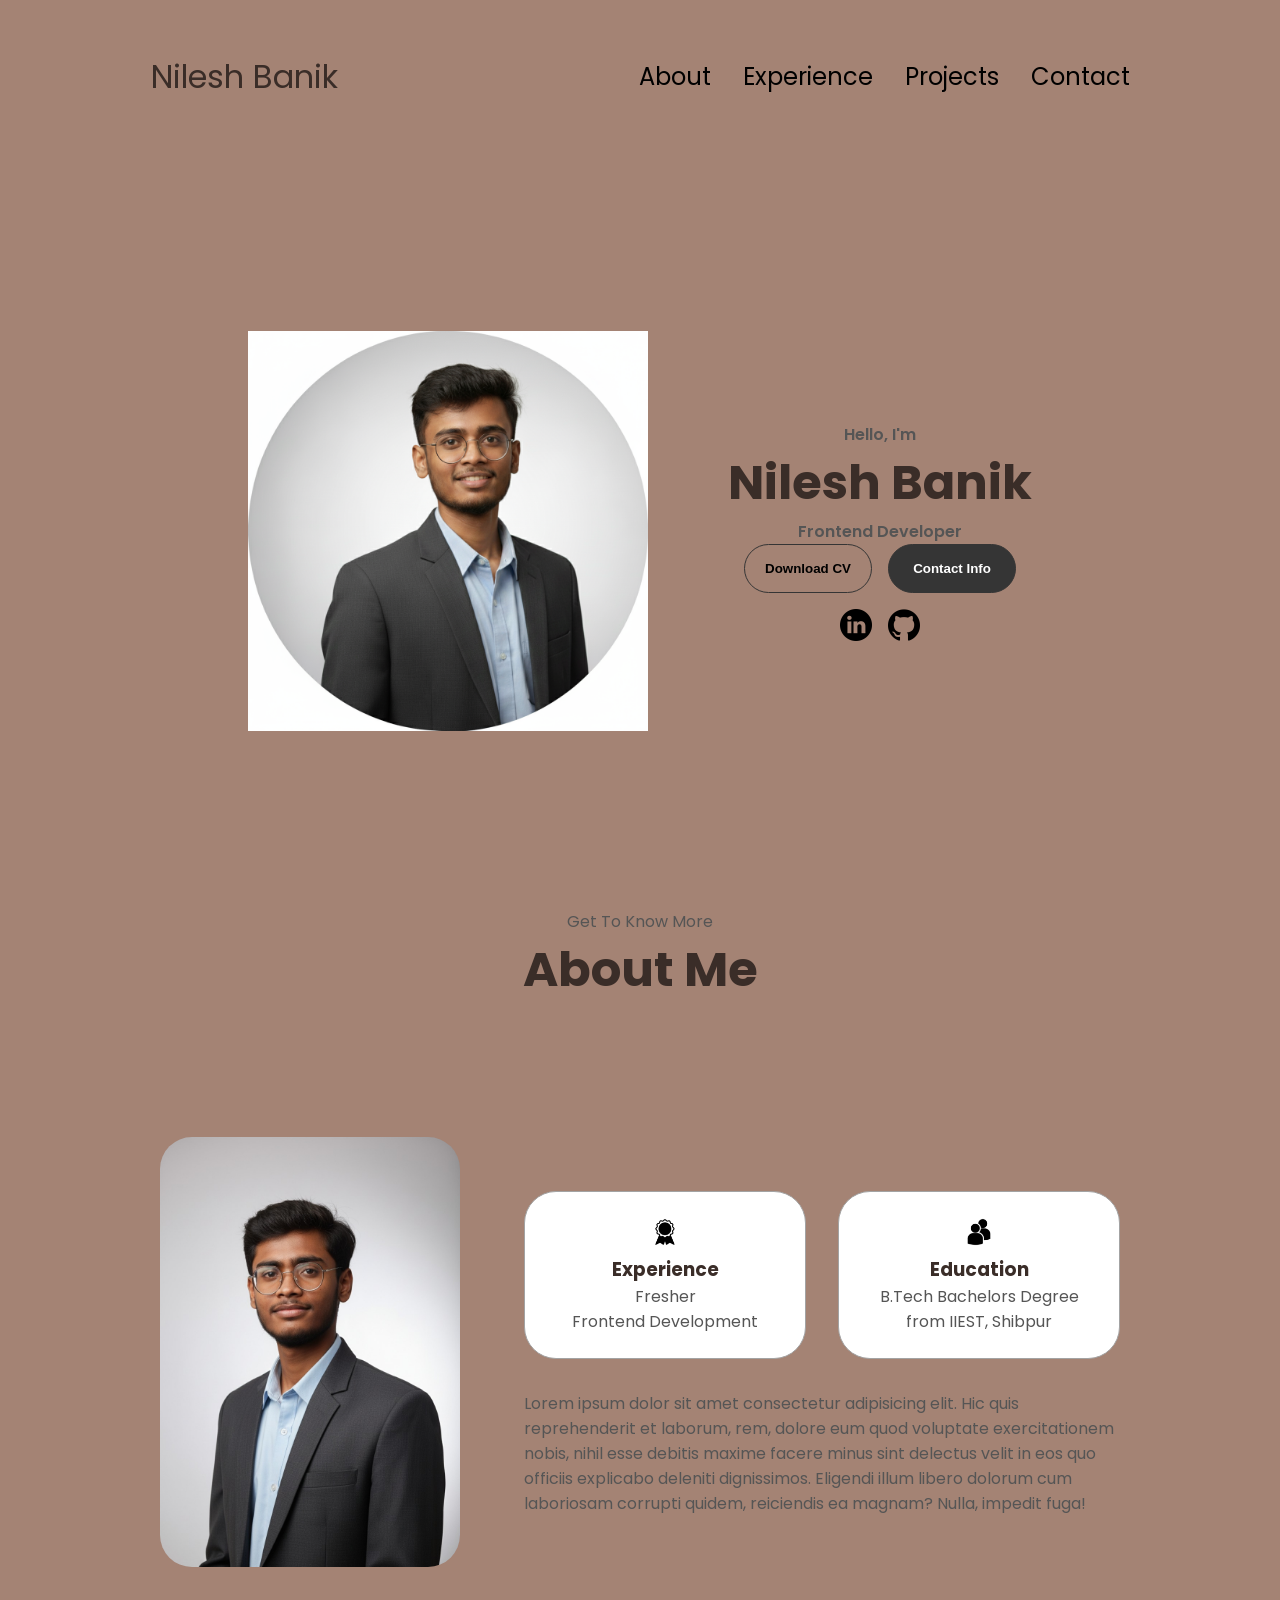
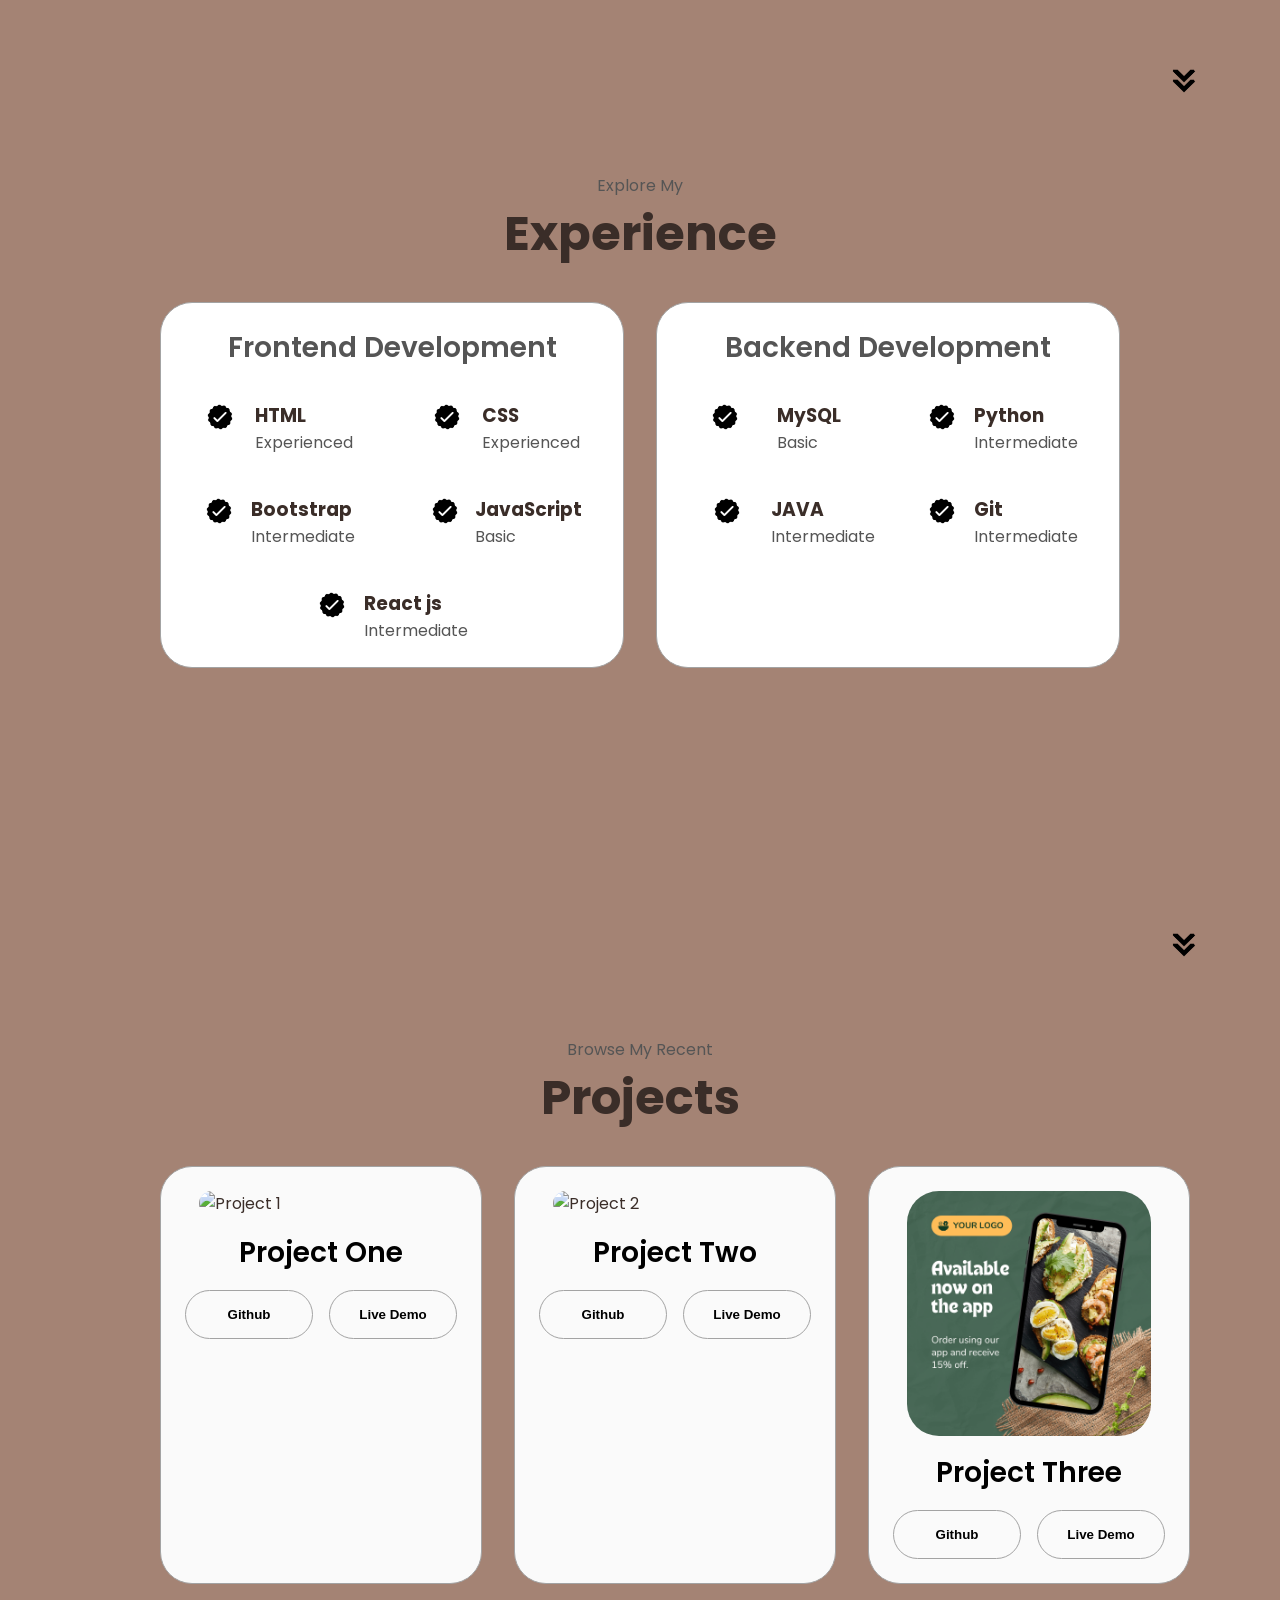
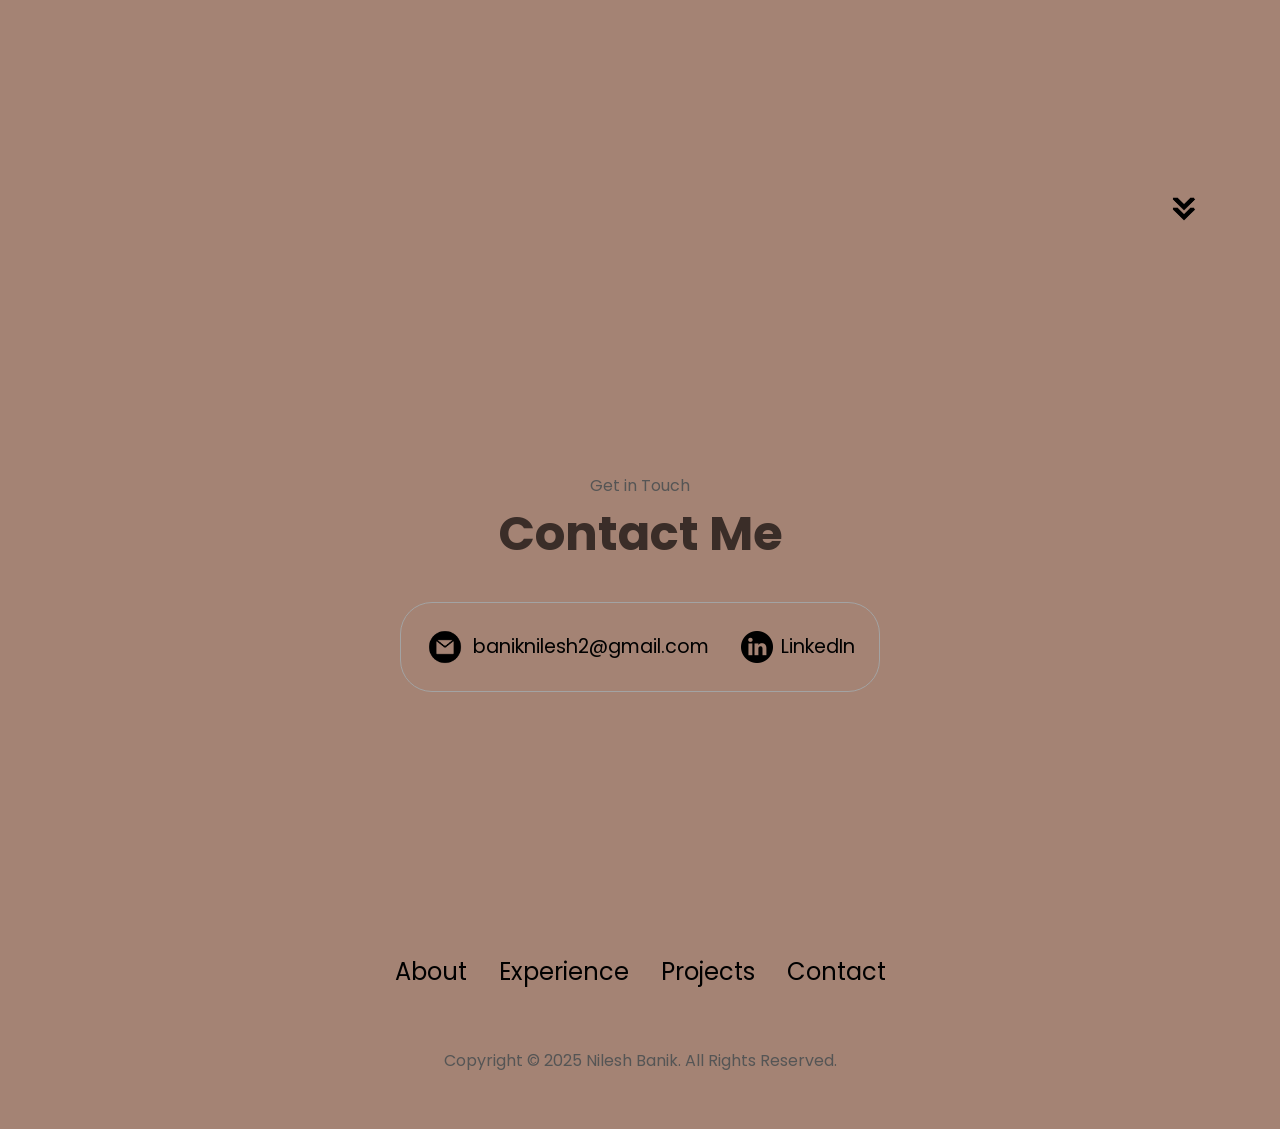
==== portfolio.html @ 4f5ab9bb "Add initial portfolio layout, styling, scripts, and assets" ====
<!DOCTYPE html>
<html lang="en">

<head>
    <meta charset="UTF-8">
    <meta name="viewport" content="width=device-width, initial-scale=1.0">
    <title>Portfolio Website</title>
    <link rel="stylesheet" href="style.css">
    <link rel="stylesheet" href="mediaqueries.css">
</head>

<body>
    <nav id="desktop-nav">
        <div class="logo">Nilesh Banik</div>
        <div>
            <ul class="nav-links">
                <li><a href="#about">About</a></li>
                <li><a href="#experience">Experience</a></li>
                <li><a href="#projects">Projects</a></li>
                <li><a href="#contact">Contact</a></li>
            </ul>
        </div>
    </nav>
    <nav id="mobile-nav">
        <div class="logo">Nilesh Banik</div>
        <div class="hamburger-menu">
            <div class="hamburger-icon" onclick="toggleMenu()">
                <span></span>
                <span></span>
                <span></span>
            </div>
            <div class="menu-links">
                <li><a href="#about" onclick="toggleMenu()">About</a></li>
                <li><a href="#experience" onclick="toggleMenu()">Experience</a></li>
                <li><a href="#projects" onclick="toggleMenu()">Projects</a></li>
                <li><a href="#contact" onclick="toggleMenu()">Contact</a></li>
            </div>
        </div>
    </nav>
    <section id="profile">
        <div class="sec_pic-container">
            <img src="./assets/profile-pic.png" alt="Profile Picture">
        </div>
        <div class="sec_text">
            <p class="sec_text_p1">Hello, I'm</p>
            <h1 class="title">Nilesh Banik</h1>
            <p class="sec_text_p2">Frontend Developer</p>
            <div class="btn-container">
                <button class="btn btn-color-2" onclick="window.open('./assets/resume-example.pdf')">Download
                    CV</button>
                <button class="btn btn-color-1" onclick="location.href='./#contact'">Contact Info</button>
            </div>
            <div id="socials-container">
                <img src="./assets/linkedin.png" alt="LinkedIn" class="icon"
                    onclick="location.href='https://www.linkedin.com/in/nilesh-banik-096183302/'">
                <img src="./assets/github.png" alt="GitHub" class="icon"
                    onclick="location.href='https://github.com/nilbanik'">
            </div>
        </div>
    </section>
    <section id="about">
        <p class="section__text__p1">Get To Know More</p>
        <h1 class="title">About Me</h1>
        <div class="section-container">
            <div class="section__pic-container">
                <img src="./assets/about-pic1.png" alt="Profile picture" class="about-pic" >
            </div>
            <div class="about-details-container">
                <div class="about-containers">
                    <div class="details-container">
                        <img src="./assets/experience.png" alt="Experience icon" class="icon" >
                        <h3>Experience</h3>
                        <p>Fresher<br>Frontend Development</p>
                    </div>
                    <div class="details-container">
                        <img src="./assets/education.png" alt="Education icon" class="icon">
                        <h3>Education</h3>
                        <p>B.Tech Bachelors Degree<br>from IIEST, Shibpur</p>
                    </div>
                </div>
                <div class="text-container">
                    <p>
                        Lorem ipsum dolor sit amet consectetur adipisicing elit. Hic quis
                        reprehenderit et laborum, rem, dolore eum quod voluptate
                        exercitationem nobis, nihil esse debitis maxime facere minus sint
                        delectus velit in eos quo officiis explicabo deleniti dignissimos.
                        Eligendi illum libero dolorum cum laboriosam corrupti quidem,
                        reiciendis ea magnam? Nulla, impedit fuga!
                    </p>
                </div>
            </div>
        </div>
        <img src="./assets/arrow.png" alt="Arrow icon" class="icon arrow" onclick="location.href='./#experience'" >
    </section>
    <section id="experience">
        <p class="section__text__p1">Explore My</p>
        <h1 class="title">Experience</h1>
        <div class="experience-details-container">
            <div class="about-containers">
                <div class="details-container">
                    <h2 class="experience-sub-title">Frontend Development</h2>
                    <div class="article-container">
                        <article>
                            <img src="./assets/checkmark.png" alt="Experience icon" class="icon">
                            <div>
                                <h3>HTML</h3>
                                <p>Experienced</p>
                            </div>
                        </article>
                        <article>
                            <img src="./assets/checkmark.png" alt="Experience icon" class="icon">
                            <div>
                                <h3>CSS</h3>
                                <p>Experienced</p>
                            </div>
                        </article>
                        <article>
                            <img src="./assets/checkmark.png" alt="Experience icon" class="icon">
                            <div>
                                <h3>Bootstrap</h3>
                                <p>Intermediate</p>
                            </div>
                        </article>
                        <article>
                            <img src="./assets/checkmark.png" alt="Experience icon" class="icon">
                            <div>
                                <h3>JavaScript</h3>
                                <p>Basic</p>
                            </div>
                        </article>
                        <article>
                            <img src="./assets/checkmark.png" alt="Experience icon" class="icon">
                            <div>
                                <h3>React js</h3>
                                <p>Intermediate</p>
                            </div>
                        </article>
                    </div>
                </div>
                <div class="details-container">
                    <h2 class="experience-sub-title">Backend Development</h2>
                    <div class="article-container">
                        <article>
                            <img src="./assets/checkmark.png" alt="Experience icon" class="icon">
                            <div>
                                <h3>MySQL</h3>
                                <p>Basic</p>
                            </div>
                        </article>
                        <article>
                            <img src="./assets/checkmark.png" alt="Experience icon" class="icon">
                            <div>
                                <h3>Python</h3>
                                <p>Intermediate</p>
                            </div>
                        </article>
                        <article>
                            &nbsp;&nbsp;<img src="./assets/checkmark.png" alt="Experience icon" class="icon">
                            &nbsp;&nbsp;&nbsp;<div>
                                <h3>JAVA</h3>
                                <p>Intermediate</p>
                            </div>
                        </article>
                        <article>
                            <img src="./assets/checkmark.png" alt="Experience icon" class="icon">
                            <div>
                                <h3>Git</h3>
                                <p>Intermediate</p>
                            </div>
                        </article>
                    </div>
                </div>
            </div>
        </div>
        <img src="./assets/arrow.png" alt="Arrow icon" class="icon arrow" onclick="location.href='./#projects'">
    </section>
    <section id="projects">
        <p class="section__text__p1">Browse My Recent</p>
        <h1 class="title">Projects</h1>
        <div class="experience-details-container">
            <div class="about-containers">
                <div class="details-container color-container">
                    <div class="article-container">
                        <img src="./assets/project-1.png" alt="Project 1" class="project-img" >
                    </div>
                    <h2 class="experience-sub-title project-title">Project One</h2>
                    <div class="btn-container">
                        <button class="btn btn-color-2 project-btn" onclick="location.href=''">
                            Github
                        </button>
                        <button class="btn btn-color-2 project-btn" onclick="location.href=''">
                            Live Demo
                        </button>
                    </div>
                </div>
                <div class="details-container color-container">
                    <div class="article-container">
                        <img src="./assets/project-2.png" alt="Project 2" class="project-img" >
                    </div>
                    <h2 class="experience-sub-title project-title">Project Two</h2>
                    <div class="btn-container">
                        <button class="btn btn-color-2 project-btn" onclick="location.href=''">
                            Github
                        </button>
                        <button class="btn btn-color-2 project-btn" onclick="location.href=''">
                            Live Demo
                        </button>
                    </div>
                </div>
                <div class="details-container color-container">
                    <div class="article-container">
                        <img src="./assets/project-3.png" alt="Project 3" class="project-img" >
                    </div>
                    <h2 class="experience-sub-title project-title">Project Three</h2>
                    <div class="btn-container">
                        <button class="btn btn-color-2 project-btn" onclick="location.href=''">
                            Github
                        </button>
                        <button class="btn btn-color-2 project-btn" onclick="location.href=''">
                            Live Demo
                        </button>
                    </div>
                </div>
            </div>
        </div>
        <img src="./assets/arrow.png" alt="Arrow icon" class="icon arrow" onclick="location.href='./#contact'" >
    </section>
    <section id="contact">
        <p class="section__text__p1">Get in Touch</p>
        <h1 class="title">Contact Me</h1>
        <div class="contact-info-upper-container">
            <div class="contact-info-container">
                <img src="./assets/email.png" alt="Email icon" class="icon contact-icon email-icon" >
                <p><a href="mailto:baniknilesh2@gmail.com">baniknilesh2@gmail.com</a></p>
            </div>
            <div class="contact-info-container">
                <img src="./assets/linkedin.png" alt="LinkedIn icon" class="icon contact-icon" >
                <p><a href="https://www.linkedin.com/in/nilesh-banik-096183302/">LinkedIn</a></p>
            </div>
        </div>
    </section>
    <footer>
        <nav>
            <div class="nav-links-container">
                <ul class="nav-links">
                    <li><a href="#about">About</a></li>
                    <li><a href="#experience">Experience</a></li>
                    <li><a href="#projects">Projects</a></li>
                    <li><a href="#contact">Contact</a></li>
                </ul>
            </div>
        </nav>
        <p>Copyright &#169; 2025 Nilesh Banik. All Rights Reserved.</p>
    </footer>
    <script src="script.js"></script>
</body>

</html>
---- style.css ----
/* General Styles */

@import url('https://fonts.googleapis.com/css2?family=Poppins:wght@300;400;500;600&display=swap');

* {
    margin: 0;
    padding: 0;
}

body {
    font-family: "Poppins", sans-serif;
    color: #3A2D28;
    background-color: #a48374;
}

html {
    scroll-behavior: smooth;
}

p {
    color: rgb(85, 85, 85);
}

/* Transitions */

a,
.btn {
    transition: all 0.3s ease;
}

/* desktop_navbar */

nav,
.nav-links {
    display: flex;
}

nav {
    justify-content: space-around;
    align-items: center;
    height: 17vh;
}

/* 1 rem=16px; */
.nav-links {
    gap: 2rem;
    list-style: none;
    font-size: 1.5rem;
}

a {
    text-decoration: none;
    color: black;
    text-decoration-color: white;
}

a:hover {
    color: grey;
    text-decoration: underline;
    text-underline-offset: 10px;
    text-decoration-thickness: 2px;
    text-decoration-color: rgb(181, 181, 181);
}

.logo {
    font-size: 2rem;
}

.logo:hover {
    cursor: default;
}

/* mobile_navbar */

#mobile-nav {
    display: none;
}

.hamburger-menu {
    position: relative;
    display: inline-block;
}

.hamburger-icon {
    display: flex;
    flex-direction: column;
    justify-content: space-between;
    height: 25px;
    width: 30px;
    cursor: pointer;
}

.hamburger-icon span {
    width: 100%;
    height: 2px;
    background-color: black;
    transition: all 0.3s ease-in-out;
}

.menu-links {
    position: absolute;
    top: 100%;
    right: 0%;
    background-color: white;
    width: fit-content;
    max-height: 0;
    overflow: hidden;
    transition: all 0.3s ease-in-out;
}

.menu-links a {
    display: block;
    padding: 12px 16px;
    text-align: center;
    font-size: 1.5rem;
    color: black;
    text-decoration: none;
    transition: all 0.3s ease-in-out;
}

.menu-links li {
    list-style: none;
}

.menu-links.open {
    max-height: 300px;
    /* Adjust based on number of links */
}

.hamburger-icon.open span:first-child {
    transform: rotate(45deg) translate(10px, 5px);
}

.hamburger-icon.open span:nth-child(2) {
    opacity: 0;
}

.hamburger-icon.open span:last-child {
    transform: rotate(-45deg) translate(11px, -6px);
}

.hamburger-icon span:first-child {
    transform: none;
}

.hamburger-icon span:first-child {
    opacity: 1;
}

.hamburger-icon span:first-child {
    transform: none;
}

/* SECTIONS */

section {
    padding-top: 4vh;
    height: 96vh;
    margin: 0 10rem;
    box-sizing: border-box;
    min-height: fit-content;
}

.section-container {
    display: flex;
}

/* PROFILE SECTION */

#profile {
    display: flex;
    justify-content: center;
    gap: 5rem;
    height: 80vh;
}

.sec_pic-container {
    display: flex;
    height: 400px;
    width: 400px;
    margin: auto 0;
}

.sec_text {
    align-self: center;
    text-align: center;
}

.sec_text p {
    font-weight: 600;
}

.section__text__p1 {
    text-align: center;
}

.section__text__p2 {
    font-size: 1.75rem;
    margin-bottom: 1rem;
}

.title {
    font-size: 3rem;
    text-align: center;
}

#socials-container {
    display: flex;
    justify-content: center;
    margin-top: 1rem;
    gap: 1rem;
}

/* ICONS */

.icon {
    cursor: pointer;
    height: 2rem;
}

/* BUTTONS */

.btn-container {
    display: flex;
    justify-content: center;
    gap: 1rem;
}

.btn {
    font-weight: 600;
    transition: all 300ms ease;
    padding: 1rem;
    width: 8rem;
    border-radius: 2rem;
}

.btn-color-1,
.btn-color-2 {
    border: rgb(53, 53, 53) 0.1rem solid;
}

.btn-color-1:hover,
.btn-color-2:hover {
    cursor: pointer;
}

.btn-color-1,
.btn-color-2:hover {
    background: rgb(53, 53, 53);
    color: white;
}

.btn-color-1:hover {
    background: rgb(0, 0, 0);
}

.btn-color-2 {
    background: none;
}

.btn-color-2:hover {
    border: rgb(255, 255, 255) 0.1rem solid;
}

.btn-container {
    gap: 1rem;
}

/* ABOUT SECTION */

#about {
    position: relative;
}

.about-containers {
    gap: 2rem;
    margin-bottom: 2rem;
    margin-top: 2rem;
}

.about-details-container {
    justify-content: center;
    flex-direction: column;
}

.about-containers,
.about-details-container {
    display: flex;
}

.about-pic {
    border-radius: 2rem;
    height: 430px;
    width: 300px;
}

.arrow {
    position: absolute;
    right: -5rem;
    bottom: 2.5rem;
}

.details-container {
    padding: 1.5rem;
    flex: 1;
    background: white;
    border-radius: 2rem;
    border: rgb(53, 53, 53) 0.1rem solid;
    border-color: rgb(163, 163, 163);
    text-align: center;
}

.section-container {
    gap: 4rem;
    height: 80%;
}

.section__pic-container {
    height: 400px;
    width: 400px;
    margin: auto 0;
}

/* EXPERIENCE SECTION */

#experience {
    position: relative;
}

.experience-sub-title {
    color: rgb(85, 85, 85);
    font-weight: 600;
    font-size: 1.75rem;
    margin-bottom: 2rem;
}

.experience-details-container {
    display: flex;
    justify-content: center;
    flex-direction: column;
}

.article-container {
    display: flex;
    text-align: initial;
    flex-wrap: wrap;
    flex-direction: row;
    gap: 2.5rem;
    justify-content: space-around;
}

article {
    display: flex;
    width: 10rem;
    justify-content: space-around;
    gap: 0.5rem;
}

article .icon {
    cursor: default;
}

/* PROJECTS SECTION */

#projects {
    position: relative;
}

.color-container {
    border-color: rgb(163, 163, 163);
    background: rgb(250, 250, 250);
}

.project-img {
    border-radius: 2rem;
    width: 90%;
    height: 90%;
}

.project-title {
    margin: 1rem;
    color: black;
}

.project-btn {
    color: black;
    border-color: rgb(163, 163, 163);
}

/* CONTACT */

#contact {
    display: flex;
    justify-content: center;
    flex-direction: column;
    height: 70vh;
}

.contact-info-upper-container {
    display: flex;
    justify-content: center;
    border-radius: 2rem;
    border: rgb(53, 53, 53) 0.1rem solid;
    border-color: rgb(163, 163, 163);
    background: (250, 250, 250);
    margin: 2rem auto;
    padding: 0.5rem;
}

.contact-info-container {
    display: flex;
    align-items: center;
    justify-content: center;
    gap: 0.5rem;
    margin: 1rem;
}

.contact-info-container p {
    font-size: larger;
}

.contact-icon {
    cursor: default;
}

.email-icon {
    height: 2.5rem;
}

/* FOOTER SECTION */

footer {
    height: 26vh;
    margin: 0 1rem;
}

footer p {
    text-align: center;
}
---- mediaqueries.css ----
@media screen and (max-width: 1200px) {
    #desktop-nav{
        display: none;
    }
    #mobile-nav{
        display: flex;
    }
}
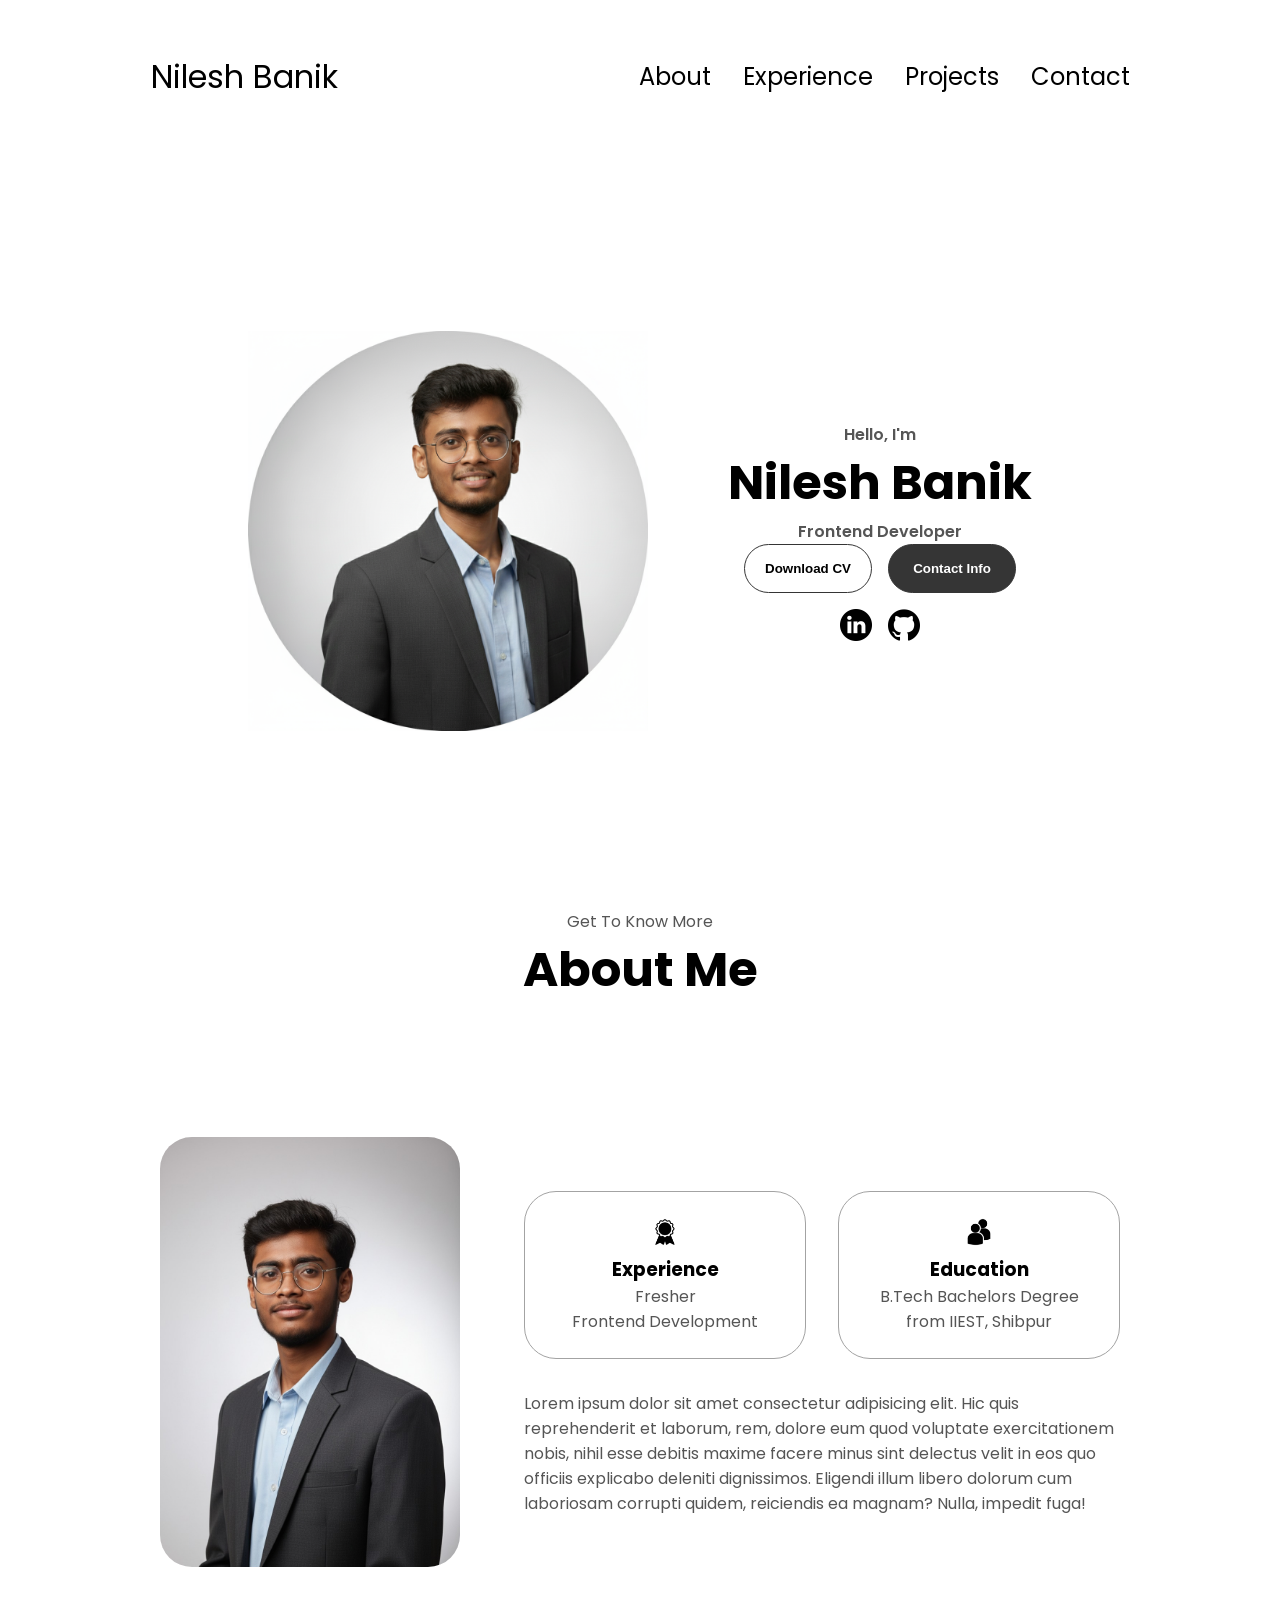
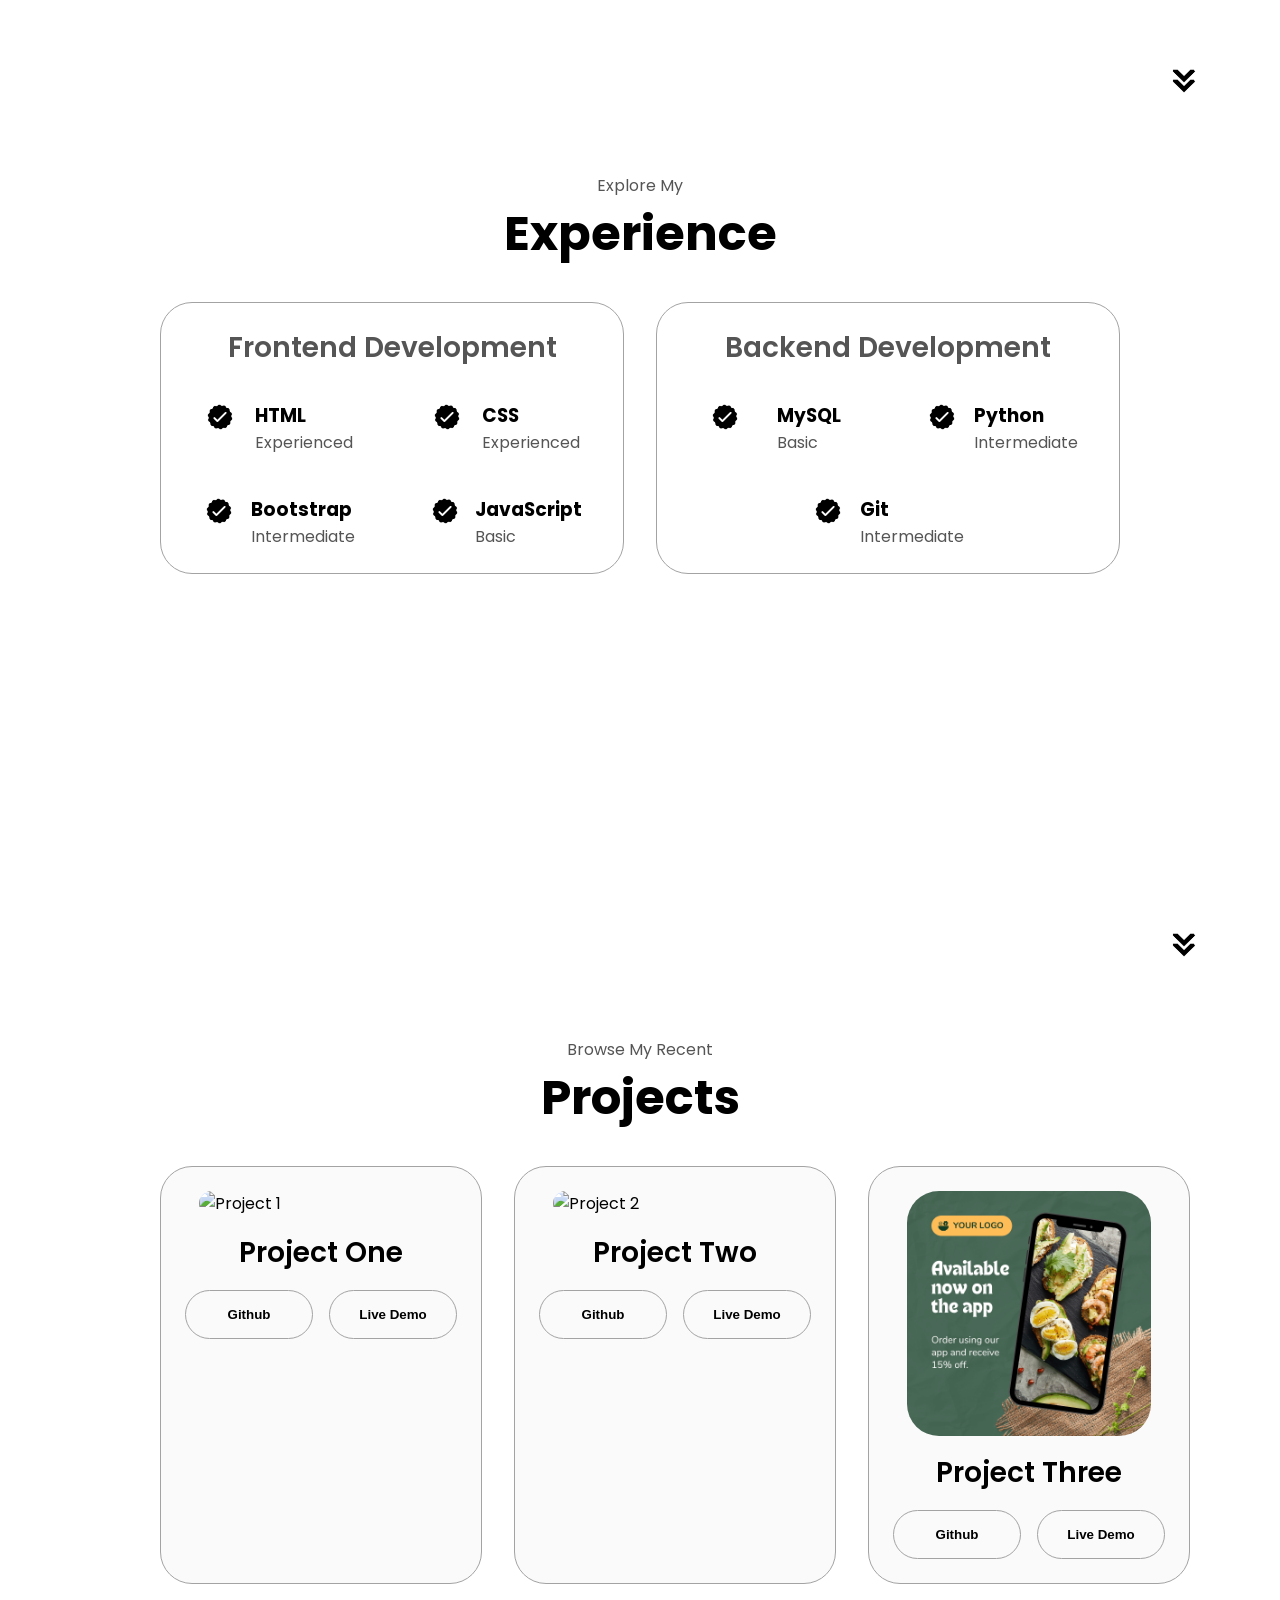
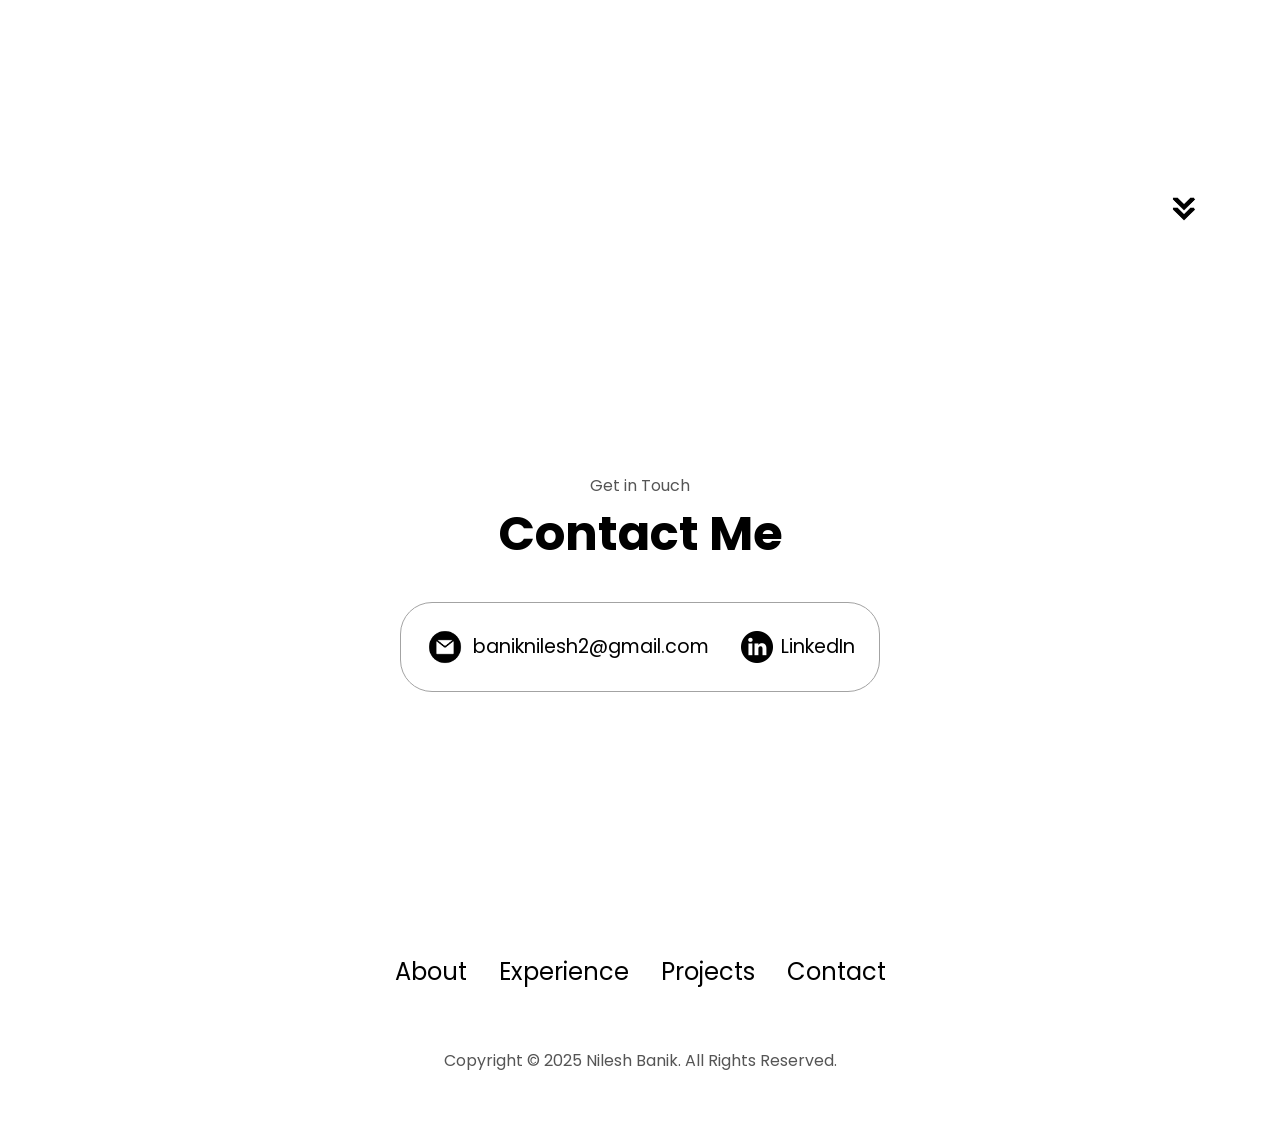
==== commit 4a0c491e: "Update portfolio HTML structure and CSS styles" ====
--- a/portfolio.html
+++ b/portfolio.html
@@ -128,13 +128,6 @@
                                 <p>Basic</p>
                             </div>
                         </article>
-                        <article>
-                            <img src="./assets/checkmark.png" alt="Experience icon" class="icon">
-                            <div>
-                                <h3>React js</h3>
-                                <p>Intermediate</p>
-                            </div>
-                        </article>
                     </div>
                 </div>
                 <div class="details-container">
@@ -151,13 +144,6 @@
                             <img src="./assets/checkmark.png" alt="Experience icon" class="icon">
                             <div>
                                 <h3>Python</h3>
-                                <p>Intermediate</p>
-                            </div>
-                        </article>
-                        <article>
-                            &nbsp;&nbsp;<img src="./assets/checkmark.png" alt="Experience icon" class="icon">
-                            &nbsp;&nbsp;&nbsp;<div>
-                                <h3>JAVA</h3>
                                 <p>Intermediate</p>
                             </div>
                         </article>
--- a/style.css
+++ b/style.css
@@ -9,8 +9,6 @@
 
 body {
     font-family: "Poppins", sans-serif;
-    color: #3A2D28;
-    background-color: #a48374;
 }
 
 html {
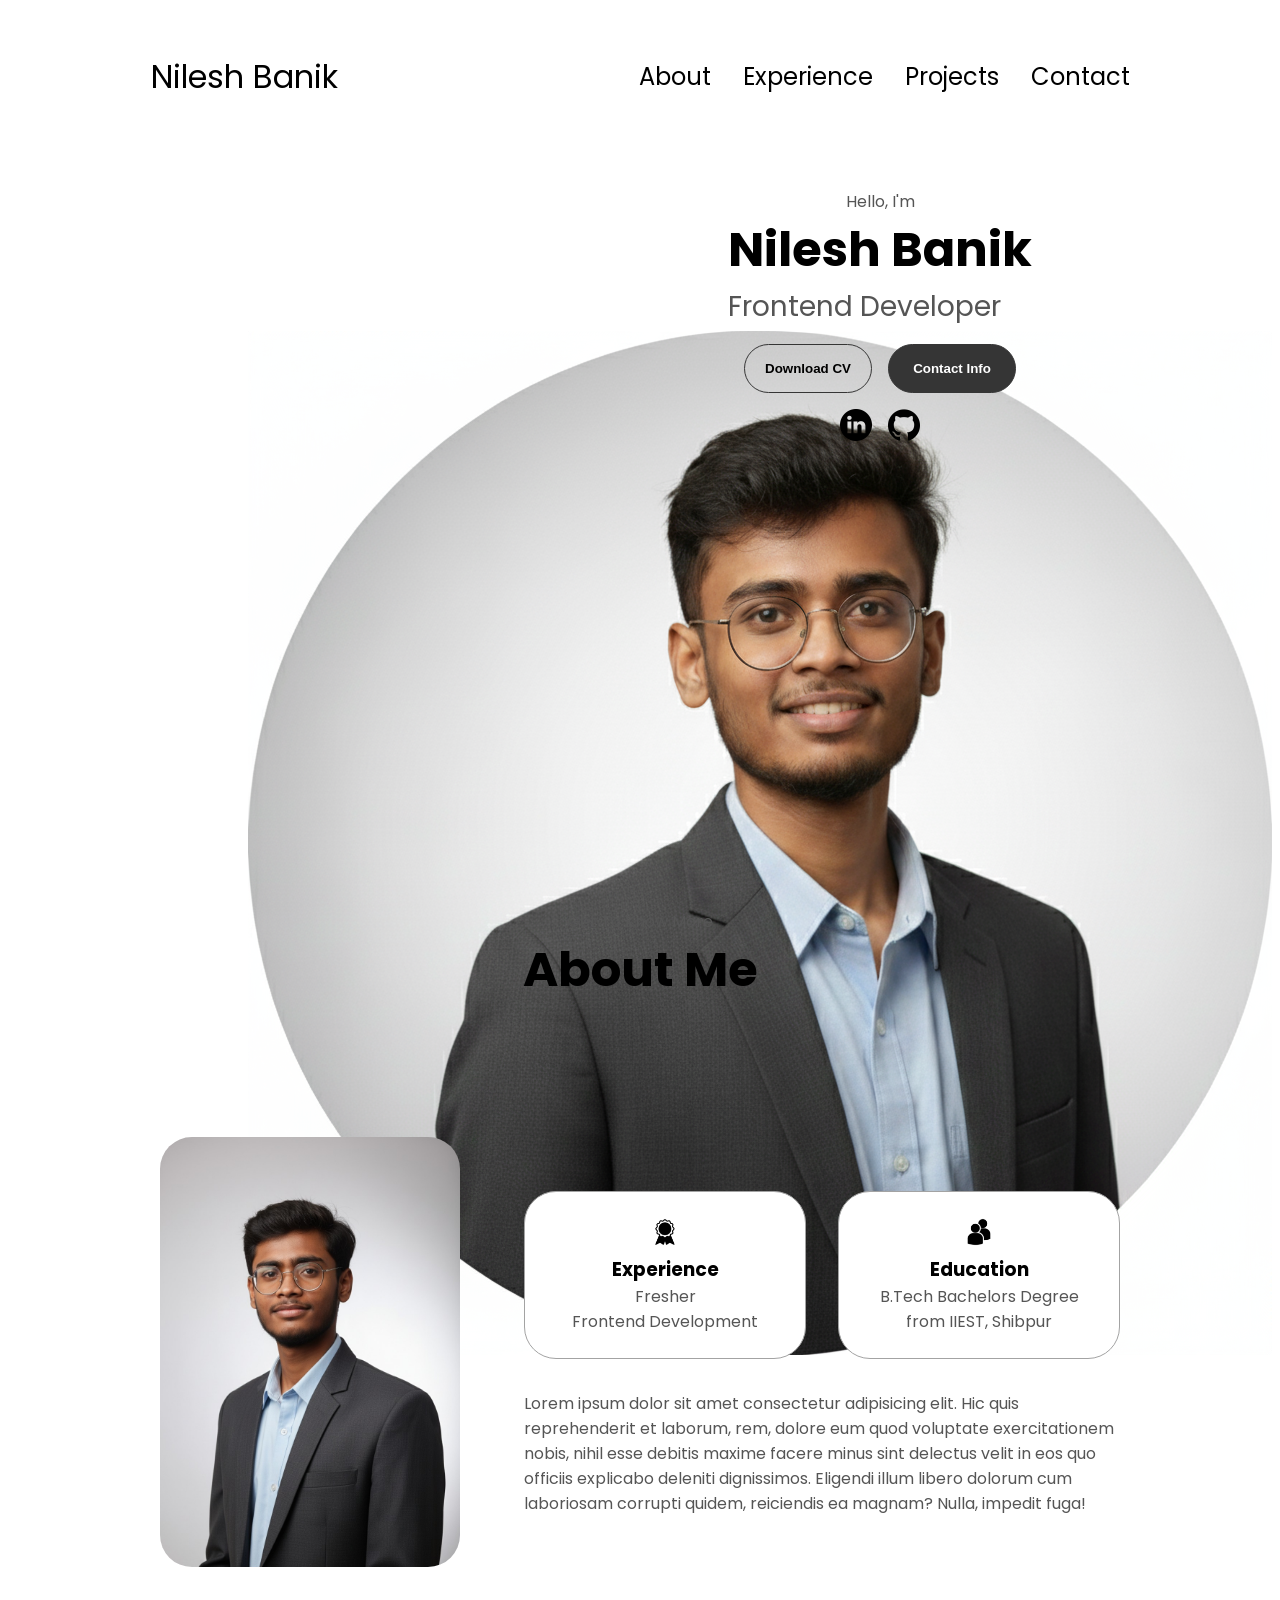
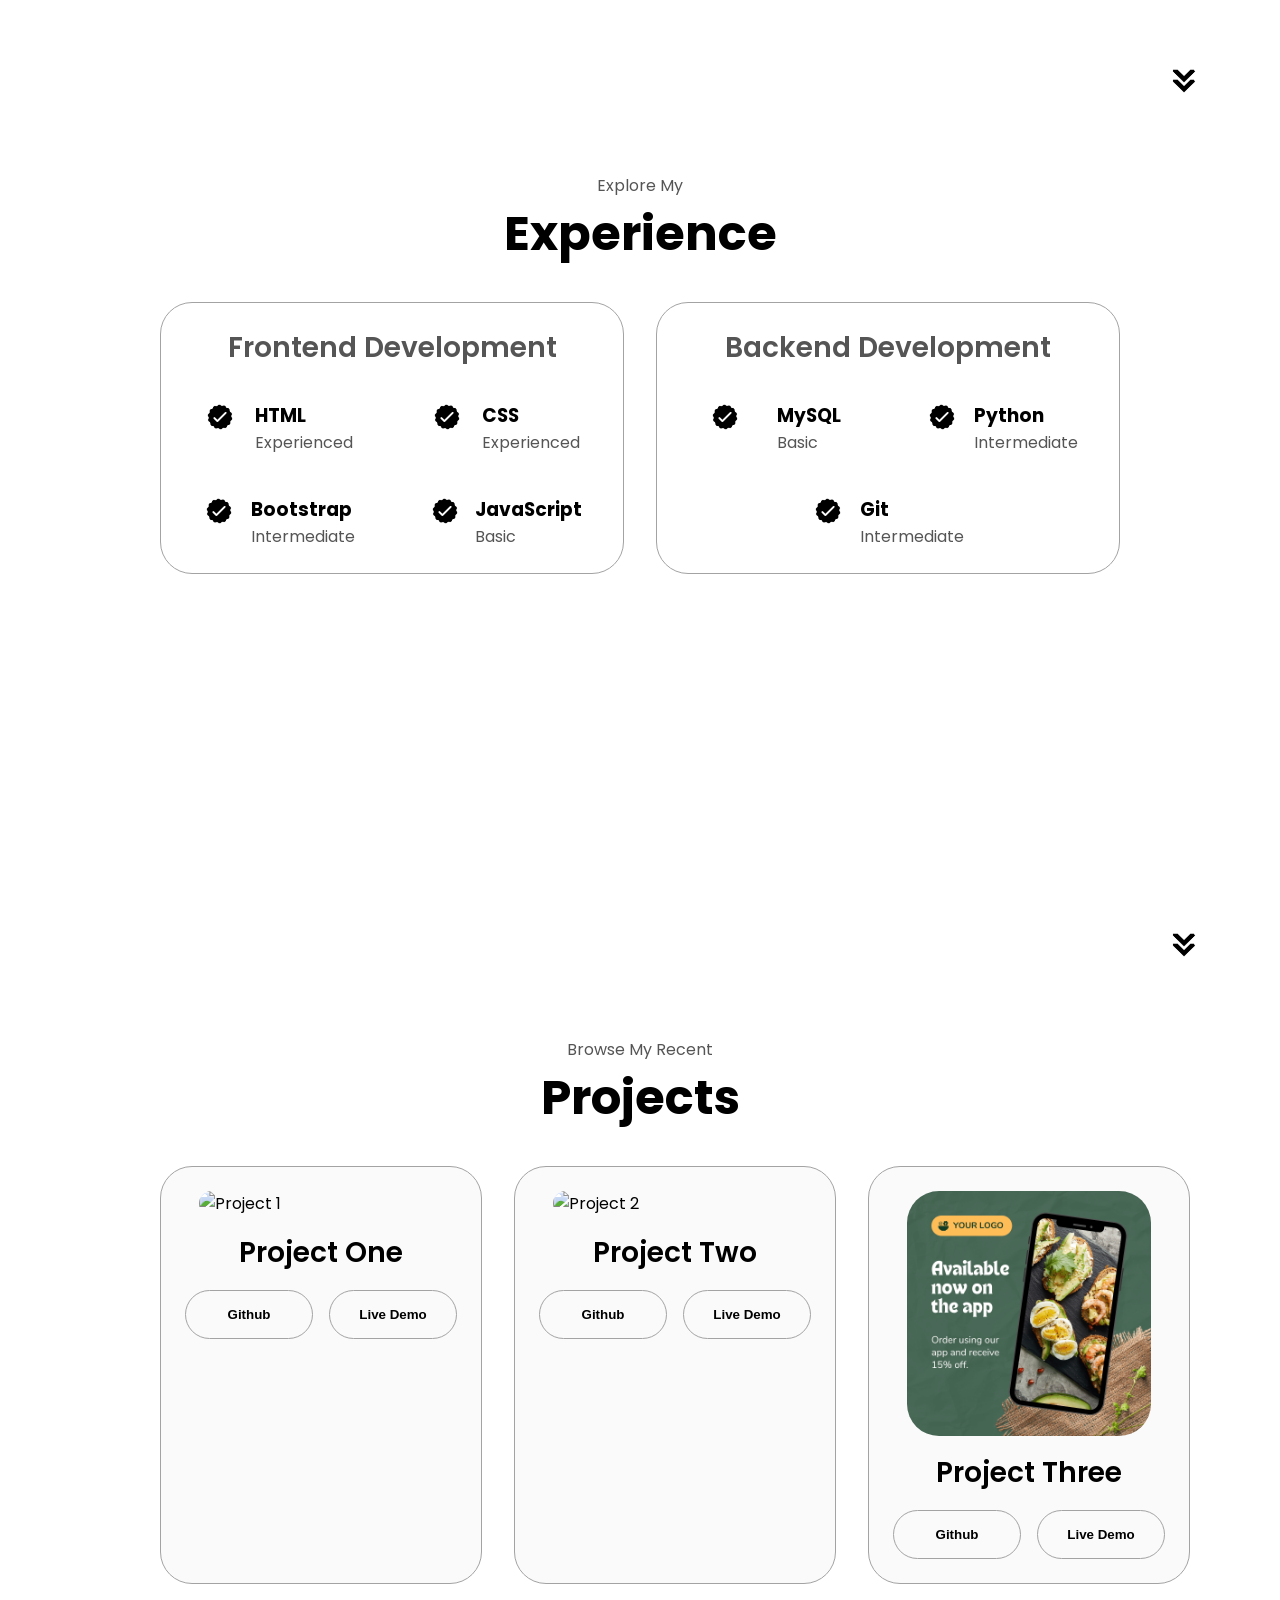
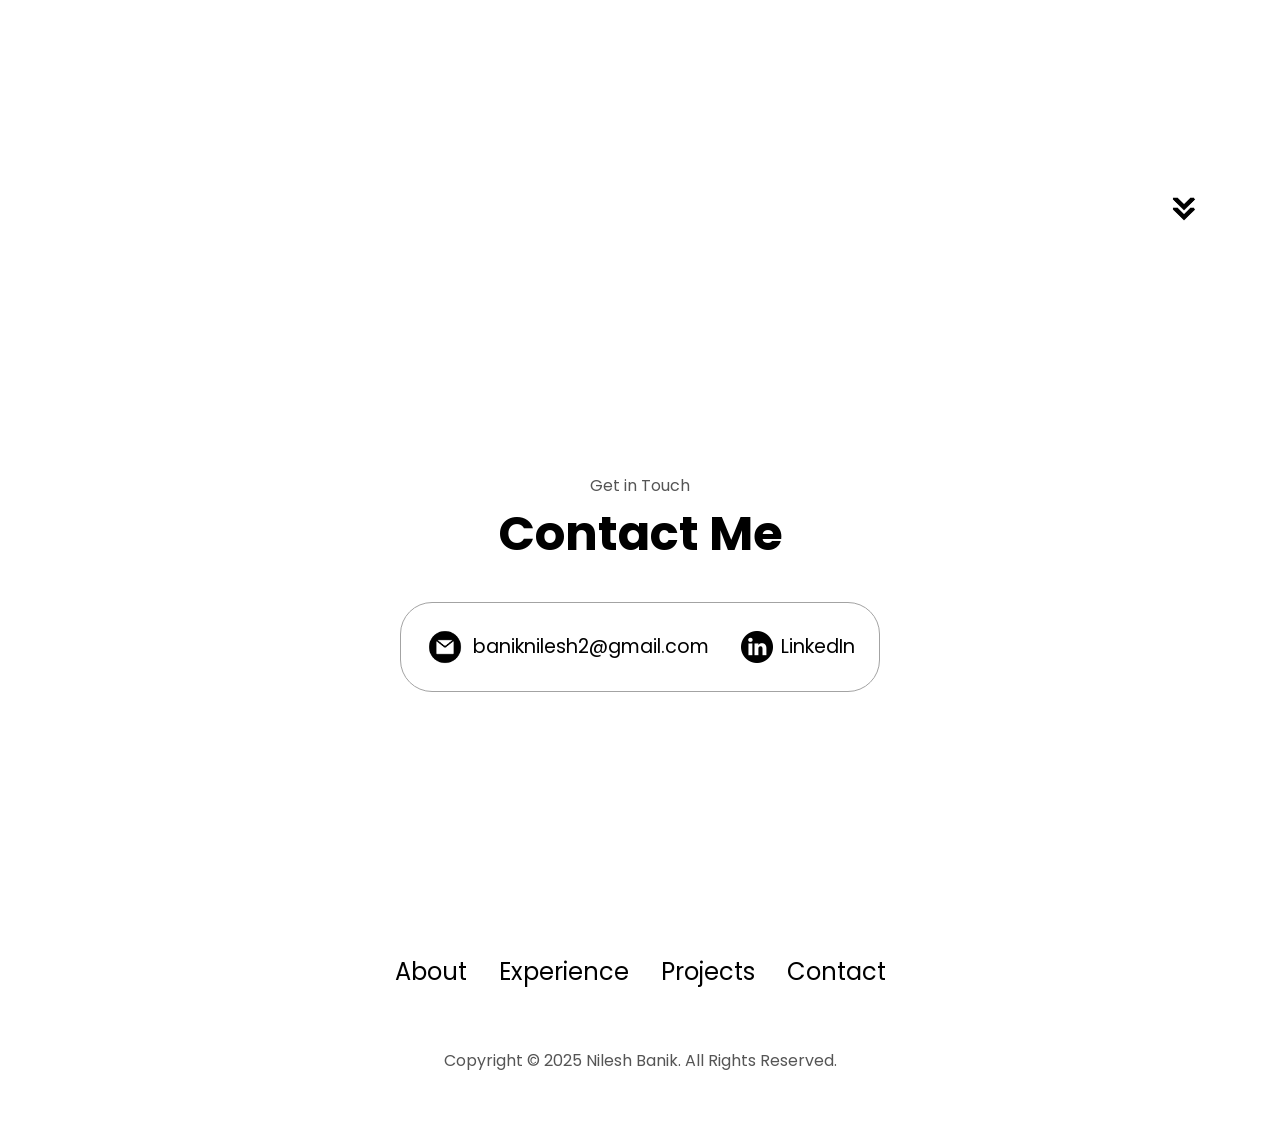
==== commit 62dd4bb3: "Refactor media queries and update HTML structure for improved responsiveness" ====
--- a/portfolio.html
+++ b/portfolio.html
@@ -38,13 +38,13 @@
         </div>
     </nav>
     <section id="profile">
-        <div class="sec_pic-container">
+        <div class="section__pic-container">
             <img src="./assets/profile-pic.png" alt="Profile Picture">
         </div>
-        <div class="sec_text">
-            <p class="sec_text_p1">Hello, I'm</p>
+        <div class="section__text">
+            <p class="section__text__p1">Hello, I'm</p>
             <h1 class="title">Nilesh Banik</h1>
-            <p class="sec_text_p2">Frontend Developer</p>
+            <p class="section__text__p2">Frontend Developer</p>
             <div class="btn-container">
                 <button class="btn btn-color-2" onclick="window.open('./assets/resume-example.pdf')">Download
                     CV</button>
--- a/mediaqueries.css
+++ b/mediaqueries.css
@@ -5,4 +5,85 @@
     #mobile-nav{
         display: flex;
     }
+    #experience,
+    .expierience-details-container{
+        margin-top: 2rem;
+    }
+    #profile,
+    .section-container{
+        display: block;
+    }
+    .arrow{
+        display: none;
+    }
+    section,
+    .section-container{
+        height: fit-content;
+    }
+    section{
+        margin: 0 5%;
+    }
+    .sec_pic-container{
+        width: 275px;
+        height: 275px;
+        margin: 0 auto 2rem;
+    }
+    .about-containers{
+        margin-top: 0;
+    }
+}
+
+@media screen and (max-width: 600px) {
+  #contact,
+  footer {
+    height: 40vh;
+  }
+  #profile {
+    height: 83vh;
+    margin-bottom: 0;
+  }
+  article {
+    font-size: 1rem;
+  }
+  footer nav {
+    height: fit-content;
+    margin-bottom: 2rem;
+  }
+  .about-containers,
+  .contact-info-upper-container,
+  .btn-container {
+    flex-wrap: wrap;
+  }
+  .contact-info-container {
+    margin: 0;
+  }
+  .contact-info-container p,
+  .nav-links li a {
+    font-size: 1rem;
+  }
+  .experience-sub-title {
+    font-size: 1.25rem;
+  }
+  .logo {
+    font-size: 1.5rem;
+  }
+  .nav-links {
+    flex-direction: column;
+    gap: 0.5rem;
+    text-align: center;
+  }
+  .section__pic-container {
+    width: auto;
+    height: 46vw;
+    justify-content: center;
+  }
+  .section__text__p2 {
+    font-size: 1.25rem;
+  }
+  .title {
+    font-size: 2rem;
+  }
+  .text-container {
+    text-align: justify;
+  }
 }
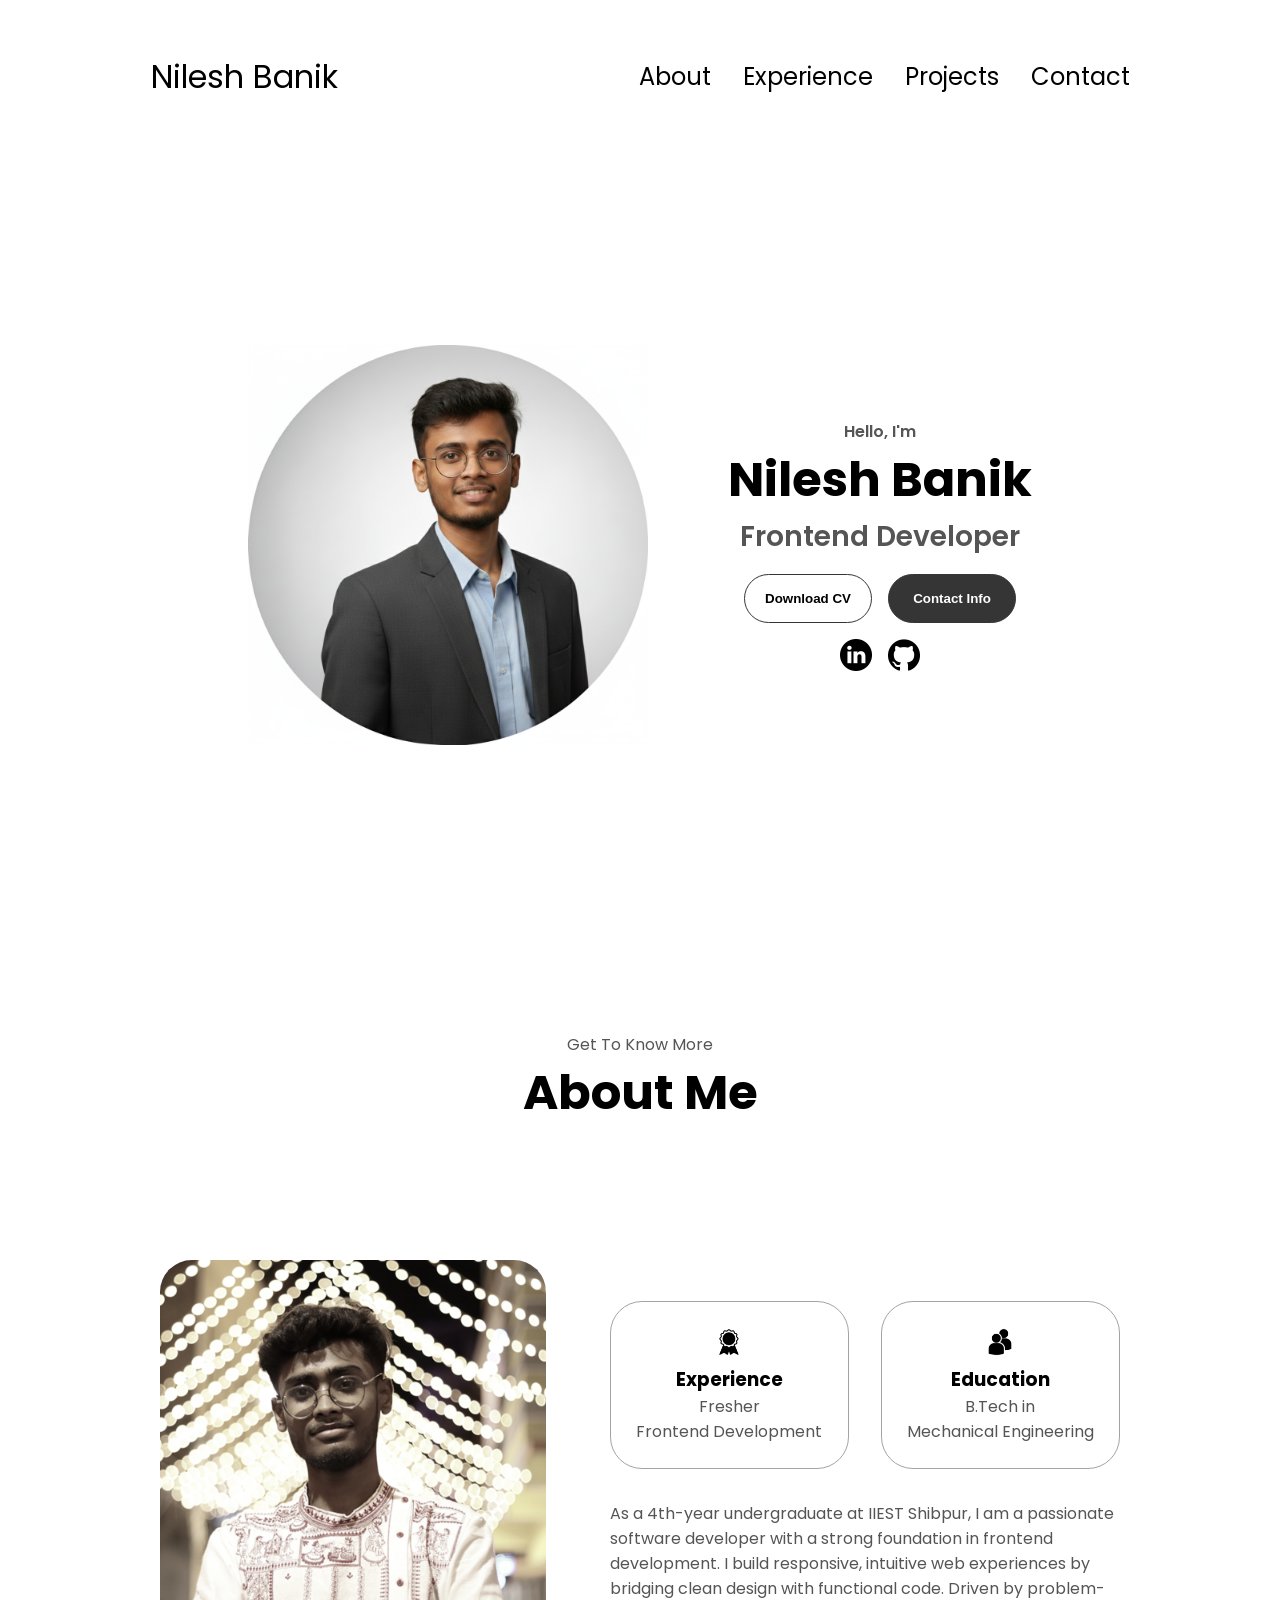
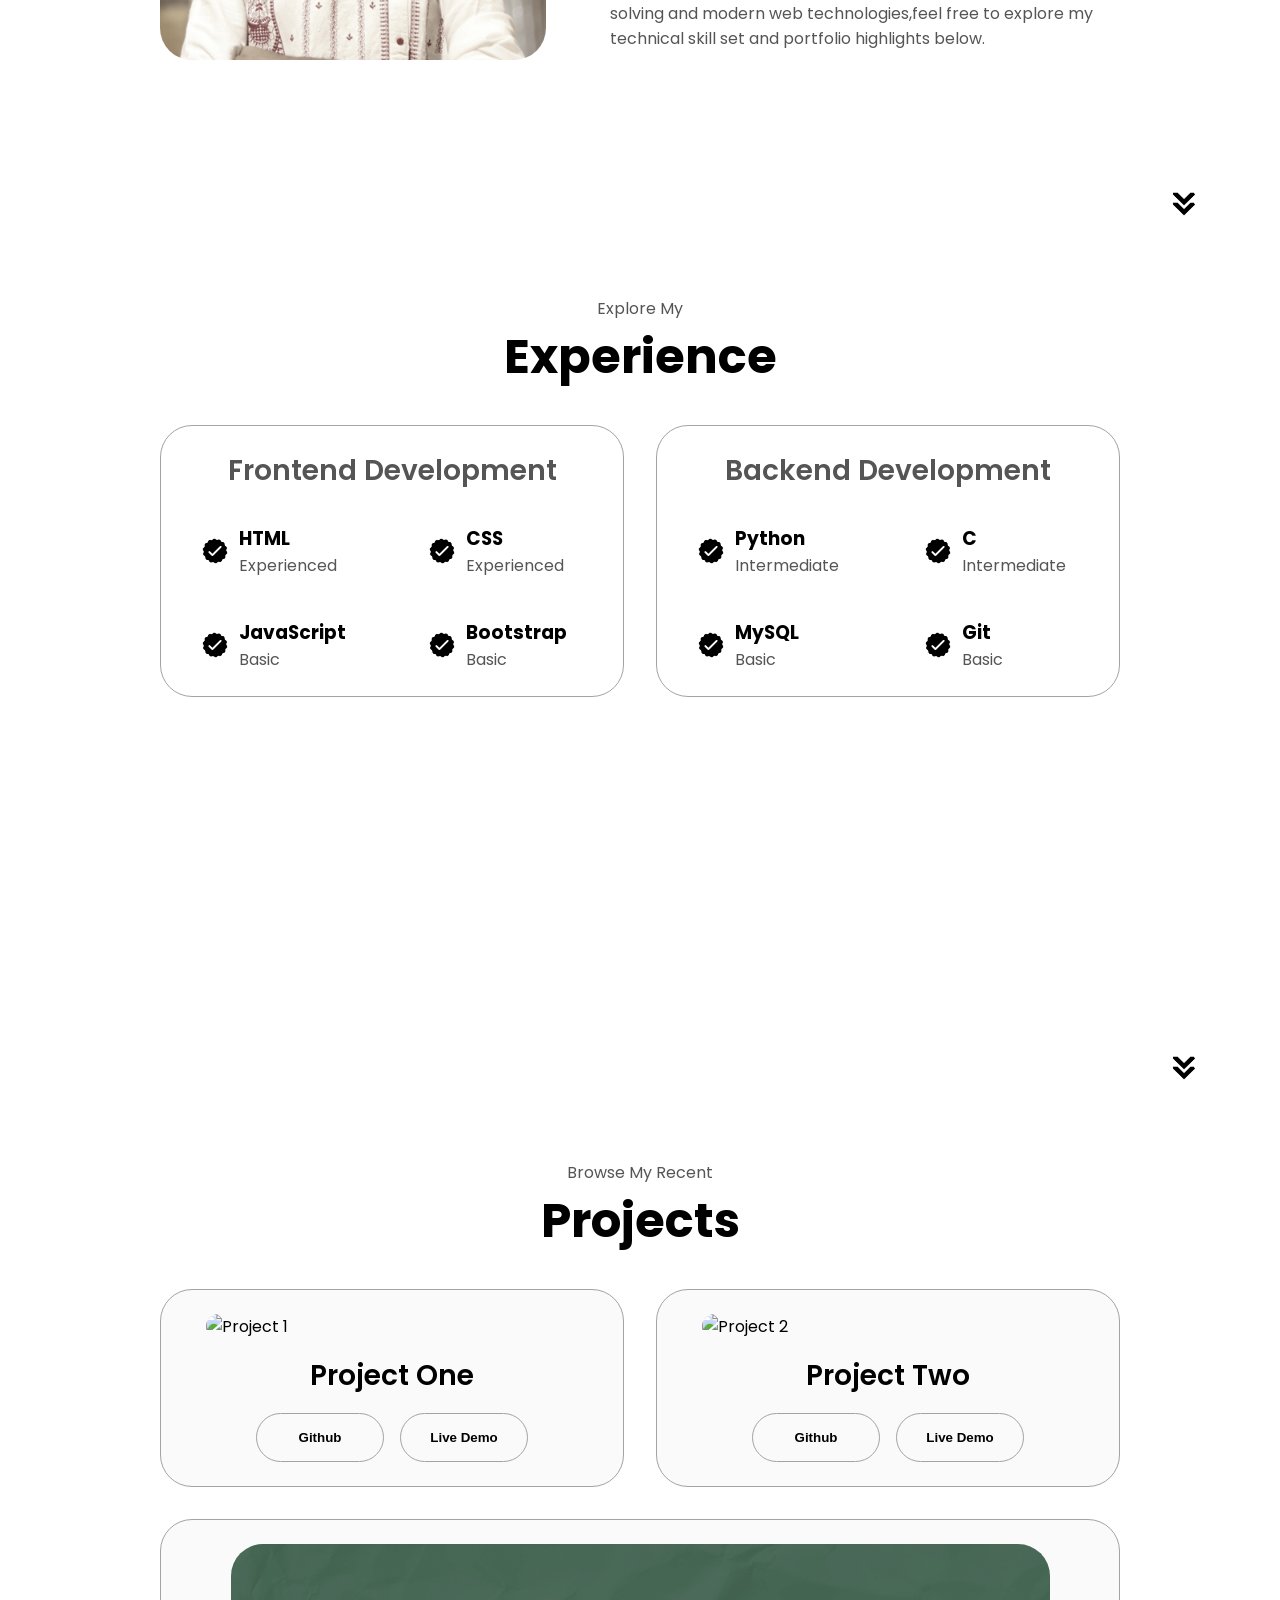
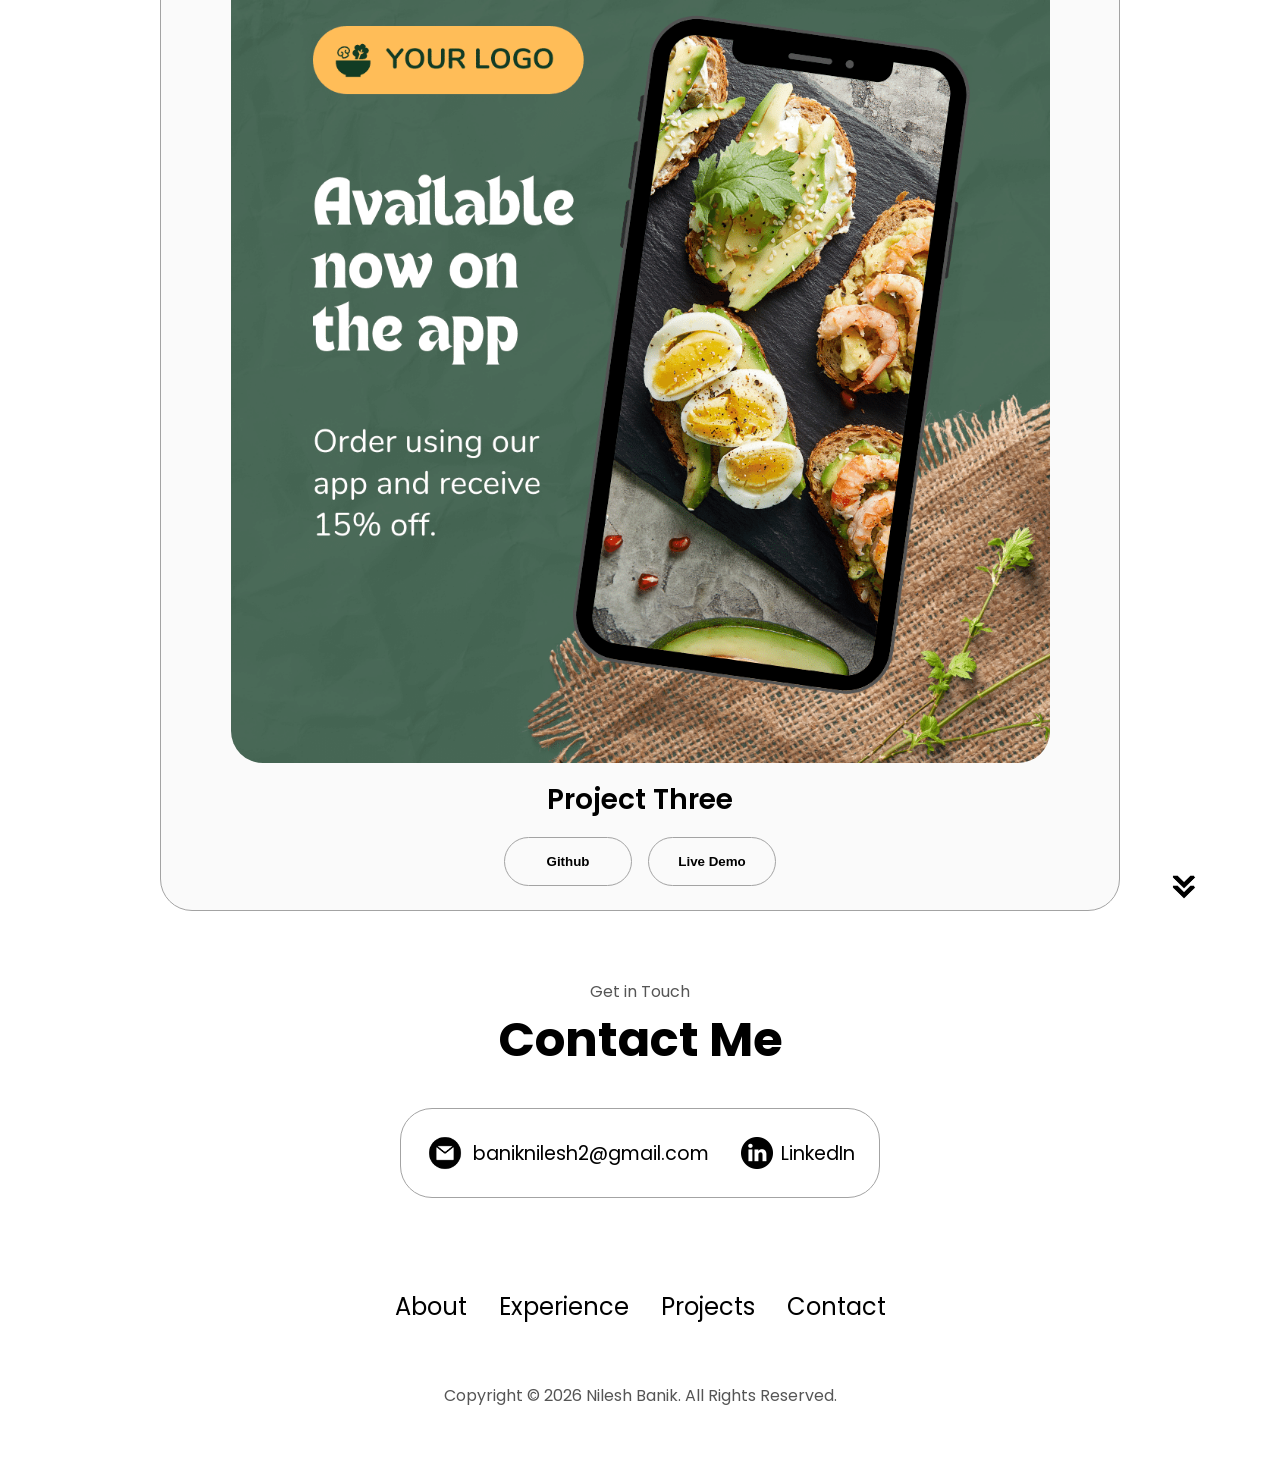
==== commit cf5ed9f7: "Update HTML structure and CSS styles for improved layout and responsiveness" ====
--- a/portfolio.html
+++ b/portfolio.html
@@ -1,244 +1,358 @@
 <!DOCTYPE html>
 <html lang="en">
-
-<head>
-    <meta charset="UTF-8">
-    <meta name="viewport" content="width=device-width, initial-scale=1.0">
-    <title>Portfolio Website</title>
-    <link rel="stylesheet" href="style.css">
-    <link rel="stylesheet" href="mediaqueries.css">
-</head>
-
-<body>
+  <head>
+    <meta charset="UTF-8" />
+    <meta http-equiv="X-UA-Compatible" content="IE=edge" />
+    <meta name="viewport" content="width=device-width, initial-scale=1.0" />
+    <title>My Portfolio</title>
+    <link rel="stylesheet" href="style.css" />
+    <link rel="stylesheet" href="mediaqueries.css" />
+  </head>
+  <body>
     <nav id="desktop-nav">
-        <div class="logo">Nilesh Banik</div>
-        <div>
-            <ul class="nav-links">
-                <li><a href="#about">About</a></li>
-                <li><a href="#experience">Experience</a></li>
-                <li><a href="#projects">Projects</a></li>
-                <li><a href="#contact">Contact</a></li>
-            </ul>
-        </div>
+      <div class="logo">Nilesh Banik</div>
+      <div>
+        <ul class="nav-links">
+          <li><a href="#about">About</a></li>
+          <li><a href="#experience">Experience</a></li>
+          <li><a href="#projects">Projects</a></li>
+          <li><a href="#contact">Contact</a></li>
+        </ul>
+      </div>
     </nav>
-    <nav id="mobile-nav">
-        <div class="logo">Nilesh Banik</div>
-        <div class="hamburger-menu">
-            <div class="hamburger-icon" onclick="toggleMenu()">
-                <span></span>
-                <span></span>
-                <span></span>
-            </div>
-            <div class="menu-links">
-                <li><a href="#about" onclick="toggleMenu()">About</a></li>
-                <li><a href="#experience" onclick="toggleMenu()">Experience</a></li>
-                <li><a href="#projects" onclick="toggleMenu()">Projects</a></li>
-                <li><a href="#contact" onclick="toggleMenu()">Contact</a></li>
-            </div>
-        </div>
+    <nav id="hamburger-nav">
+      <div class="logo">Nilesh Banik</div>
+      <div class="hamburger-menu">
+        <div class="hamburger-icon" onclick="toggleMenu()">
+          <span></span>
+          <span></span>
+          <span></span>
+        </div>
+        <div class="menu-links">
+          <li><a href="#about" onclick="toggleMenu()">About</a></li>
+          <li><a href="#experience" onclick="toggleMenu()">Experience</a></li>
+          <li><a href="#projects" onclick="toggleMenu()">Projects</a></li>
+          <li><a href="#contact" onclick="toggleMenu()">Contact</a></li>
+        </div>
+      </div>
     </nav>
     <section id="profile">
+      <div class="section__pic-container">
+        <img src="./assets/profile-pic.png" alt="Nilesh Banik profile picture" />
+      </div>
+      <div class="section__text">
+        <p class="section__text__p1">Hello, I'm</p>
+        <h1 class="title">Nilesh Banik</h1>
+        <p class="section__text__p2">Frontend Developer</p>
+        <div class="btn-container">
+          <button
+            class="btn btn-color-2"
+            onclick="window.open('./assets/resume-example.pdf')"
+          >
+            Download CV
+          </button>
+          <button class="btn btn-color-1" onclick="location.href='#contact'">
+            Contact Info
+          </button>
+        </div>
+        <div id="socials-container">
+          <img
+            src="./assets/linkedin.png"
+            alt="My LinkedIn profile"
+            class="icon"
+            onclick="location.href='https://www.linkedin.com/in/nilesh-banik-096183302/'"
+          />
+          <img
+            src="./assets/github.png"
+            alt="My Github profile"
+            class="icon"
+            onclick="location.href='https://github.com/nilbanik'"
+          />
+        </div>
+      </div>
+    </section>
+    <section id="about">
+      <p class="section__text__p1">Get To Know More</p>
+      <h1 class="title">About Me</h1>
+      <div class="section-container">
         <div class="section__pic-container">
-            <img src="./assets/profile-pic.png" alt="Profile Picture">
-        </div>
-        <div class="section__text">
-            <p class="section__text__p1">Hello, I'm</p>
-            <h1 class="title">Nilesh Banik</h1>
-            <p class="section__text__p2">Frontend Developer</p>
+          <img
+            src="./assets/about-pic1.png"
+            alt="Profile picture"
+            class="about-pic"
+          />
+        </div>
+        <div class="about-details-container">
+          <div class="about-containers">
+            <div class="details-container">
+              <img
+                src="./assets/experience.png"
+                alt="Experience icon"
+                class="icon"
+              />
+              <h3>Experience</h3>
+              <p>Fresher<br />Frontend Development</p>
+            </div>
+            <div class="details-container">
+              <img
+                src="./assets/education.png"
+                alt="Education icon"
+                class="icon"
+              />
+              <h3>Education</h3>
+              <p>B.Tech in<br />Mechanical Engineering</p>
+            </div>
+          </div>
+          <div class="text-container">
+            <p>
+              As a 4th-year undergraduate at IIEST Shibpur, I am a passionate software developer
+              with a strong foundation in frontend development. I build responsive, intuitive web
+              experiences by bridging clean design with functional code. Driven by problem-solving
+              and modern web technologies,feel free to explore my technical skill set and portfolio highlights below.
+            </p>
+          </div>
+        </div>
+      </div>
+      <img
+        src="./assets/arrow.png"
+        alt="Arrow icon"
+        class="icon arrow"
+        onclick="location.href='./#experience'"
+      />
+    </section>
+    <section id="experience">
+      <p class="section__text__p1">Explore My</p>
+      <h1 class="title">Experience</h1>
+      <div class="experience-details-container">
+        <div class="about-containers">
+          <div class="details-container">
+            <h2 class="experience-sub-title">Frontend Development</h2>
+            <div class="article-container">
+              <article>
+                <img
+                  src="./assets/checkmark.png"
+                  alt="Experience icon"
+                  class="icon"
+                />
+                <div>
+                  <h3>HTML</h3>
+                  <p>Experienced</p>
+                </div>
+              </article>
+              <article>
+                <img
+                  src="./assets/checkmark.png"
+                  alt="Experience icon"
+                  class="icon"
+                />
+                <div>
+                  <h3>CSS</h3>
+                  <p>Experienced</p>
+                </div>
+              </article>
+              <article>
+                <img
+                  src="./assets/checkmark.png"
+                  alt="Experience icon"
+                  class="icon"
+                />
+                <div>
+                  <h3>JavaScript</h3>
+                  <p>Basic</p>
+                </div>
+              </article>
+              <article>
+                <img
+                  src="./assets/checkmark.png"
+                  alt="Experience icon"
+                  class="icon"
+                />
+                <div>
+                  <h3>Bootstrap</h3>
+                  <p>Basic</p>
+                </div>
+              </article>
+            </div>
+          </div>
+          <div class="details-container">
+            <h2 class="experience-sub-title">Backend Development</h2>
+            <div class="article-container">
+              <article>
+                <img
+                  src="./assets/checkmark.png"
+                  alt="Experience icon"
+                  class="icon"
+                />
+                <div>
+                  <h3>Python</h3>
+                  <p>Intermediate</p>
+                </div>
+              </article>
+              <article>
+                <img
+                  src="./assets/checkmark.png"
+                  alt="Experience icon"
+                  class="icon"
+                />
+                <div>
+                  <h3>C</h3>
+                  <p>Intermediate</p>
+                </div>
+              </article>
+              <article>
+                <img
+                  src="./assets/checkmark.png"
+                  alt="Experience icon"
+                  class="icon"
+                />
+                <div>
+                  <h3>MySQL</h3>
+                  <p>Basic</p>
+                </div>
+              </article>
+              <article>
+                <img
+                  src="./assets/checkmark.png"
+                  alt="Experience icon"
+                  class="icon"
+                />
+                <div>
+                  <h3>Git</h3>
+                  <p>Basic</p>
+                </div>
+              </article>
+            </div>
+          </div>
+        </div>
+      </div>
+      <img
+        src="./assets/arrow.png"
+        alt="Arrow icon"
+        class="icon arrow"
+        onclick="location.href='./#projects'"
+      />
+    </section>
+    <section id="projects">
+      <p class="section__text__p1">Browse My Recent</p>
+      <h1 class="title">Projects</h1>
+      <div class="experience-details-container">
+        <div class="about-containers">
+          <div class="details-container color-container">
+            <div class="article-container">
+              <img
+                src="./assets/project-1.png"
+                alt="Project 1"
+                class="project-img"
+              />
+            </div>
+            <h2 class="experience-sub-title project-title">Project One</h2>
             <div class="btn-container">
-                <button class="btn btn-color-2" onclick="window.open('./assets/resume-example.pdf')">Download
-                    CV</button>
-                <button class="btn btn-color-1" onclick="location.href='./#contact'">Contact Info</button>
-            </div>
-            <div id="socials-container">
-                <img src="./assets/linkedin.png" alt="LinkedIn" class="icon"
-                    onclick="location.href='https://www.linkedin.com/in/nilesh-banik-096183302/'">
-                <img src="./assets/github.png" alt="GitHub" class="icon"
-                    onclick="location.href='https://github.com/nilbanik'">
-            </div>
-        </div>
-    </section>
-    <section id="about">
-        <p class="section__text__p1">Get To Know More</p>
-        <h1 class="title">About Me</h1>
-        <div class="section-container">
-            <div class="section__pic-container">
-                <img src="./assets/about-pic1.png" alt="Profile picture" class="about-pic" >
-            </div>
-            <div class="about-details-container">
-                <div class="about-containers">
-                    <div class="details-container">
-                        <img src="./assets/experience.png" alt="Experience icon" class="icon" >
-                        <h3>Experience</h3>
-                        <p>Fresher<br>Frontend Development</p>
-                    </div>
-                    <div class="details-container">
-                        <img src="./assets/education.png" alt="Education icon" class="icon">
-                        <h3>Education</h3>
-                        <p>B.Tech Bachelors Degree<br>from IIEST, Shibpur</p>
-                    </div>
-                </div>
-                <div class="text-container">
-                    <p>
-                        Lorem ipsum dolor sit amet consectetur adipisicing elit. Hic quis
-                        reprehenderit et laborum, rem, dolore eum quod voluptate
-                        exercitationem nobis, nihil esse debitis maxime facere minus sint
-                        delectus velit in eos quo officiis explicabo deleniti dignissimos.
-                        Eligendi illum libero dolorum cum laboriosam corrupti quidem,
-                        reiciendis ea magnam? Nulla, impedit fuga!
-                    </p>
-                </div>
-            </div>
-        </div>
-        <img src="./assets/arrow.png" alt="Arrow icon" class="icon arrow" onclick="location.href='./#experience'" >
-    </section>
-    <section id="experience">
-        <p class="section__text__p1">Explore My</p>
-        <h1 class="title">Experience</h1>
-        <div class="experience-details-container">
-            <div class="about-containers">
-                <div class="details-container">
-                    <h2 class="experience-sub-title">Frontend Development</h2>
-                    <div class="article-container">
-                        <article>
-                            <img src="./assets/checkmark.png" alt="Experience icon" class="icon">
-                            <div>
-                                <h3>HTML</h3>
-                                <p>Experienced</p>
-                            </div>
-                        </article>
-                        <article>
-                            <img src="./assets/checkmark.png" alt="Experience icon" class="icon">
-                            <div>
-                                <h3>CSS</h3>
-                                <p>Experienced</p>
-                            </div>
-                        </article>
-                        <article>
-                            <img src="./assets/checkmark.png" alt="Experience icon" class="icon">
-                            <div>
-                                <h3>Bootstrap</h3>
-                                <p>Intermediate</p>
-                            </div>
-                        </article>
-                        <article>
-                            <img src="./assets/checkmark.png" alt="Experience icon" class="icon">
-                            <div>
-                                <h3>JavaScript</h3>
-                                <p>Basic</p>
-                            </div>
-                        </article>
-                    </div>
-                </div>
-                <div class="details-container">
-                    <h2 class="experience-sub-title">Backend Development</h2>
-                    <div class="article-container">
-                        <article>
-                            <img src="./assets/checkmark.png" alt="Experience icon" class="icon">
-                            <div>
-                                <h3>MySQL</h3>
-                                <p>Basic</p>
-                            </div>
-                        </article>
-                        <article>
-                            <img src="./assets/checkmark.png" alt="Experience icon" class="icon">
-                            <div>
-                                <h3>Python</h3>
-                                <p>Intermediate</p>
-                            </div>
-                        </article>
-                        <article>
-                            <img src="./assets/checkmark.png" alt="Experience icon" class="icon">
-                            <div>
-                                <h3>Git</h3>
-                                <p>Intermediate</p>
-                            </div>
-                        </article>
-                    </div>
-                </div>
-            </div>
-        </div>
-        <img src="./assets/arrow.png" alt="Arrow icon" class="icon arrow" onclick="location.href='./#projects'">
-    </section>
-    <section id="projects">
-        <p class="section__text__p1">Browse My Recent</p>
-        <h1 class="title">Projects</h1>
-        <div class="experience-details-container">
-            <div class="about-containers">
-                <div class="details-container color-container">
-                    <div class="article-container">
-                        <img src="./assets/project-1.png" alt="Project 1" class="project-img" >
-                    </div>
-                    <h2 class="experience-sub-title project-title">Project One</h2>
-                    <div class="btn-container">
-                        <button class="btn btn-color-2 project-btn" onclick="location.href=''">
-                            Github
-                        </button>
-                        <button class="btn btn-color-2 project-btn" onclick="location.href=''">
-                            Live Demo
-                        </button>
-                    </div>
-                </div>
-                <div class="details-container color-container">
-                    <div class="article-container">
-                        <img src="./assets/project-2.png" alt="Project 2" class="project-img" >
-                    </div>
-                    <h2 class="experience-sub-title project-title">Project Two</h2>
-                    <div class="btn-container">
-                        <button class="btn btn-color-2 project-btn" onclick="location.href=''">
-                            Github
-                        </button>
-                        <button class="btn btn-color-2 project-btn" onclick="location.href=''">
-                            Live Demo
-                        </button>
-                    </div>
-                </div>
-                <div class="details-container color-container">
-                    <div class="article-container">
-                        <img src="./assets/project-3.png" alt="Project 3" class="project-img" >
-                    </div>
-                    <h2 class="experience-sub-title project-title">Project Three</h2>
-                    <div class="btn-container">
-                        <button class="btn btn-color-2 project-btn" onclick="location.href=''">
-                            Github
-                        </button>
-                        <button class="btn btn-color-2 project-btn" onclick="location.href=''">
-                            Live Demo
-                        </button>
-                    </div>
-                </div>
-            </div>
-        </div>
-        <img src="./assets/arrow.png" alt="Arrow icon" class="icon arrow" onclick="location.href='./#contact'" >
+              <button
+                class="btn btn-color-2 project-btn"
+                onclick="location.href='https://github.com/'"
+              >
+                Github
+              </button>
+              <button
+                class="btn btn-color-2 project-btn"
+                onclick="location.href='https://github.com/'"
+              >
+                Live Demo
+              </button>
+            </div>
+          </div>
+          <div class="details-container color-container">
+            <div class="article-container">
+              <img
+                src="./assets/project-2.png"
+                alt="Project 2"
+                class="project-img"
+              />
+            </div>
+            <h2 class="experience-sub-title project-title">Project Two</h2>
+            <div class="btn-container">
+              <button
+                class="btn btn-color-2 project-btn"
+                onclick="location.href='https://github.com/'"
+              >
+                Github
+              </button>
+              <button
+                class="btn btn-color-2 project-btn"
+                onclick="location.href='https://github.com/'"
+              >
+                Live Demo
+              </button>
+            </div>
+          </div>
+          <div class="details-container color-container">
+            <div class="article-container">
+              <img
+                src="./assets/project-3.png"
+                alt="Project 3"
+                class="project-img"
+              />
+            </div>
+            <h2 class="experience-sub-title project-title">Project Three</h2>
+            <div class="btn-container">
+              <button
+                class="btn btn-color-2 project-btn"
+                onclick="location.href='https://github.com/'"
+              >
+                Github
+              </button>
+              <button
+                class="btn btn-color-2 project-btn"
+                onclick="location.href='https://github.com/'"
+              >
+                Live Demo
+              </button>
+            </div>
+          </div>
+        </div>
+      </div>
+      <img
+        src="./assets/arrow.png"
+        alt="Arrow icon"
+        class="icon arrow"
+        onclick="location.href='./#contact'"
+      />
     </section>
     <section id="contact">
-        <p class="section__text__p1">Get in Touch</p>
-        <h1 class="title">Contact Me</h1>
-        <div class="contact-info-upper-container">
-            <div class="contact-info-container">
-                <img src="./assets/email.png" alt="Email icon" class="icon contact-icon email-icon" >
-                <p><a href="mailto:baniknilesh2@gmail.com">baniknilesh2@gmail.com</a></p>
-            </div>
-            <div class="contact-info-container">
-                <img src="./assets/linkedin.png" alt="LinkedIn icon" class="icon contact-icon" >
-                <p><a href="https://www.linkedin.com/in/nilesh-banik-096183302/">LinkedIn</a></p>
-            </div>
-        </div>
+      <p class="section__text__p1">Get in Touch</p>
+      <h1 class="title">Contact Me</h1>
+      <div class="contact-info-upper-container">
+        <div class="contact-info-container">
+          <img
+            src="./assets/email.png"
+            alt="Email icon"
+            class="icon contact-icon email-icon"
+          />
+          <p><a href="https://mail.google.com/mail/?view=cm&fs=1&to=baniknilesh2@gmail.com" target="_blank">baniknilesh2@gmail.com</a></p>
+        </div>
+        <div class="contact-info-container">
+          <img
+            src="./assets/linkedin.png"
+            alt="LinkedIn icon"
+            class="icon contact-icon"
+          />
+          <p><a href="https://www.linkedin.com/in/nilesh-banik-096183302/" target="_blank">LinkedIn</a></p>
+        </div>
+      </div>
     </section>
     <footer>
-        <nav>
-            <div class="nav-links-container">
-                <ul class="nav-links">
-                    <li><a href="#about">About</a></li>
-                    <li><a href="#experience">Experience</a></li>
-                    <li><a href="#projects">Projects</a></li>
-                    <li><a href="#contact">Contact</a></li>
-                </ul>
-            </div>
-        </nav>
-        <p>Copyright &#169; 2025 Nilesh Banik. All Rights Reserved.</p>
+      <nav>
+        <div class="nav-links-container">
+          <ul class="nav-links">
+            <li><a href="#about">About</a></li>
+            <li><a href="#experience">Experience</a></li>
+            <li><a href="#projects">Projects</a></li>
+            <li><a href="#contact">Contact</a></li>
+          </ul>
+        </div>
+      </nav>
+      <p>Copyright &#169; 2026 Nilesh Banik. All Rights Reserved.</p>
     </footer>
     <script src="script.js"></script>
-</body>
-
+  </body>
 </html>
--- a/style.css
+++ b/style.css
@@ -1,437 +1,436 @@
-/* General Styles */
-
-@import url('https://fonts.googleapis.com/css2?family=Poppins:wght@300;400;500;600&display=swap');
+/* GENERAL styles*/
+
+@import url("https://fonts.googleapis.com/css2?family=Poppins:wght@300;400;500;600&display=swap");
 
 * {
-    margin: 0;
-    padding: 0;
+  margin: 0;
+  padding: 0;
 }
 
 body {
-    font-family: "Poppins", sans-serif;
+  font-family: "Poppins", sans-serif;
 }
 
 html {
-    scroll-behavior: smooth;
+  scroll-behavior: smooth;
 }
 
 p {
-    color: rgb(85, 85, 85);
-}
-
-/* Transitions */
+  color: rgb(85, 85, 85);
+}
+
+/* TRANSITION */
 
 a,
 .btn {
-    transition: all 0.3s ease;
-}
-
-/* desktop_navbar */
+  transition: all 300ms ease;
+}
+
+/* DESKTOP NAV */
 
 nav,
 .nav-links {
-    display: flex;
+  display: flex;
 }
 
 nav {
-    justify-content: space-around;
-    align-items: center;
-    height: 17vh;
-}
-
-/* 1 rem=16px; */
+  justify-content: space-around;
+  align-items: center;
+  height: 17vh;
+}
+
 .nav-links {
-    gap: 2rem;
-    list-style: none;
-    font-size: 1.5rem;
+  gap: 2rem;
+  list-style: none;
+  font-size: 1.5rem;
 }
 
 a {
-    text-decoration: none;
-    color: black;
-    text-decoration-color: white;
+  color: black;
+  text-decoration: none;
+  text-decoration-color: white;
 }
 
 a:hover {
-    color: grey;
-    text-decoration: underline;
-    text-underline-offset: 10px;
-    text-decoration-thickness: 2px;
-    text-decoration-color: rgb(181, 181, 181);
+  color: grey;
+  text-decoration: underline;
+  text-underline-offset: 1rem;
+  text-decoration-color: rgb(181, 181, 181);
 }
 
 .logo {
-    font-size: 2rem;
+  font-size: 2rem;
 }
 
 .logo:hover {
-    cursor: default;
-}
-
-/* mobile_navbar */
-
-#mobile-nav {
-    display: none;
+  cursor: default;
+}
+
+/* HAMBURGER MENU */
+
+#hamburger-nav {
+  display: none;
 }
 
 .hamburger-menu {
-    position: relative;
-    display: inline-block;
+  position: relative;
+  display: inline-block;
 }
 
 .hamburger-icon {
-    display: flex;
-    flex-direction: column;
-    justify-content: space-between;
-    height: 25px;
-    width: 30px;
-    cursor: pointer;
+  display: flex;
+  flex-direction: column;
+  justify-content: space-between;
+  height: 24px;
+  width: 30px;
+  cursor: pointer;
 }
 
 .hamburger-icon span {
-    width: 100%;
-    height: 2px;
-    background-color: black;
-    transition: all 0.3s ease-in-out;
+  width: 100%;
+  height: 2px;
+  background-color: black;
+  transition: all 0.3s cubic-bezier(0.68, -0.55, 0.27, 1.55);
 }
 
 .menu-links {
-    position: absolute;
-    top: 100%;
-    right: 0%;
-    background-color: white;
-    width: fit-content;
-    max-height: 0;
-    overflow: hidden;
-    transition: all 0.3s ease-in-out;
+  position: absolute;
+  top: 100%;
+  right: 0;
+  background-color: rgba(255, 255, 255, 0.7);
+  backdrop-filter: blur(8px);
+  -webkit-backdrop-filter: blur(8px);
+  border-radius: 8px;
+  width: fit-content;
+  max-height: 0;
+  overflow: hidden;
+  transition: all 0.3 ease-in-out;
 }
 
 .menu-links a {
-    display: block;
-    padding: 12px 16px;
-    text-align: center;
-    font-size: 1.5rem;
-    color: black;
-    text-decoration: none;
-    transition: all 0.3s ease-in-out;
+  display: block;
+  padding: 10px;
+  text-align: center;
+  font-size: 1.5rem;
+  color: black;
+  text-decoration: none;
+  transition: all 0.3 ease-in-out;
 }
 
 .menu-links li {
-    list-style: none;
+  list-style: none;
 }
 
 .menu-links.open {
-    max-height: 300px;
-    /* Adjust based on number of links */
+  max-height: 300px;
 }
 
 .hamburger-icon.open span:first-child {
-    transform: rotate(45deg) translate(10px, 5px);
+  transform: rotate(45deg) translate(10px, 5px);
 }
 
 .hamburger-icon.open span:nth-child(2) {
-    opacity: 0;
+  opacity: 0;
 }
 
 .hamburger-icon.open span:last-child {
-    transform: rotate(-45deg) translate(11px, -6px);
+  transform: rotate(-45deg) translate(10px, -5px);
 }
 
 .hamburger-icon span:first-child {
-    transform: none;
+  transform: none;
 }
 
 .hamburger-icon span:first-child {
-    opacity: 1;
+  opacity: 1;
 }
 
 .hamburger-icon span:first-child {
-    transform: none;
+  transform: none;
 }
 
 /* SECTIONS */
 
 section {
-    padding-top: 4vh;
-    height: 96vh;
-    margin: 0 10rem;
-    box-sizing: border-box;
-    min-height: fit-content;
+  padding-top: 4vh;
+  height: 96vh;
+  margin: 0 10rem;
+  box-sizing: border-box;
+  min-height: fit-content;
 }
 
 .section-container {
-    display: flex;
+  display: flex;
 }
 
 /* PROFILE SECTION */
 
 #profile {
-    display: flex;
-    justify-content: center;
-    gap: 5rem;
-    height: 80vh;
-}
-
-.sec_pic-container {
-    display: flex;
-    height: 400px;
-    width: 400px;
-    margin: auto 0;
-}
-
-.sec_text {
-    align-self: center;
-    text-align: center;
-}
-
-.sec_text p {
-    font-weight: 600;
+  display: flex;
+  justify-content: center;
+  gap: 5rem;
+  height: 80vh;
+}
+
+.section__pic-container {
+  display: flex;
+  height: 400px;
+  width: 400px;
+  margin: auto 0;
+}
+
+.section__text {
+  align-self: center;
+  text-align: center;
+}
+
+.section__text p {
+  font-weight: 600;
 }
 
 .section__text__p1 {
-    text-align: center;
+  text-align: center;
 }
 
 .section__text__p2 {
-    font-size: 1.75rem;
-    margin-bottom: 1rem;
+  font-size: 1.75rem;
+  margin-bottom: 1rem;
 }
 
 .title {
-    font-size: 3rem;
-    text-align: center;
+  font-size: 3rem;
+  text-align: center;
 }
 
 #socials-container {
-    display: flex;
-    justify-content: center;
-    margin-top: 1rem;
-    gap: 1rem;
+  display: flex;
+  justify-content: center;
+  margin-top: 1rem;
+  gap: 1rem;
 }
 
 /* ICONS */
 
 .icon {
-    cursor: pointer;
-    height: 2rem;
+  cursor: pointer;
+  height: 2rem;
 }
 
 /* BUTTONS */
 
 .btn-container {
-    display: flex;
-    justify-content: center;
-    gap: 1rem;
+  display: flex;
+  justify-content: center;
+  gap: 1rem;
 }
 
 .btn {
-    font-weight: 600;
-    transition: all 300ms ease;
-    padding: 1rem;
-    width: 8rem;
-    border-radius: 2rem;
+  font-weight: 600;
+  transition: all 300ms ease;
+  padding: 1rem;
+  width: 8rem;
+  border-radius: 2rem;
 }
 
 .btn-color-1,
 .btn-color-2 {
-    border: rgb(53, 53, 53) 0.1rem solid;
+  border: rgb(53, 53, 53) 0.1rem solid;
 }
 
 .btn-color-1:hover,
 .btn-color-2:hover {
-    cursor: pointer;
+  cursor: pointer;
 }
 
 .btn-color-1,
 .btn-color-2:hover {
-    background: rgb(53, 53, 53);
-    color: white;
+  background: rgb(53, 53, 53);
+  color: white;
 }
 
 .btn-color-1:hover {
-    background: rgb(0, 0, 0);
+  background: rgb(0, 0, 0);
 }
 
 .btn-color-2 {
-    background: none;
+  background: none;
 }
 
 .btn-color-2:hover {
-    border: rgb(255, 255, 255) 0.1rem solid;
+  border: rgb(255, 255, 255) 0.1rem solid;
 }
 
 .btn-container {
-    gap: 1rem;
+  gap: 1rem;
 }
 
 /* ABOUT SECTION */
 
 #about {
-    position: relative;
+  position: relative;
 }
 
 .about-containers {
-    gap: 2rem;
-    margin-bottom: 2rem;
-    margin-top: 2rem;
+  gap: 2rem;
+  margin-bottom: 2rem;
+  margin-top: 2rem;
 }
 
 .about-details-container {
-    justify-content: center;
-    flex-direction: column;
+  justify-content: center;
+  flex-direction: column;
 }
 
 .about-containers,
 .about-details-container {
-    display: flex;
+  display: flex;
 }
 
 .about-pic {
-    border-radius: 2rem;
-    height: 430px;
-    width: 300px;
+  border-radius: 2rem;
+  filter: grayscale(75%);
 }
 
 .arrow {
-    position: absolute;
-    right: -5rem;
-    bottom: 2.5rem;
+  position: absolute;
+  right: -5rem;
+  bottom: 2.5rem;
 }
 
 .details-container {
-    padding: 1.5rem;
-    flex: 1;
-    background: white;
-    border-radius: 2rem;
-    border: rgb(53, 53, 53) 0.1rem solid;
-    border-color: rgb(163, 163, 163);
-    text-align: center;
+  padding: 1.5rem;
+  flex: 1;
+  background: white;
+  border-radius: 2rem;
+  border: rgb(53, 53, 53) 0.1rem solid;
+  border-color: rgb(163, 163, 163);
+  text-align: center;
 }
 
 .section-container {
-    gap: 4rem;
-    height: 80%;
+  gap: 4rem;
+  height: 80%;
 }
 
 .section__pic-container {
-    height: 400px;
-    width: 400px;
-    margin: auto 0;
+  height: 400px;
+  width: 400px;
+  margin: auto 0;
 }
 
 /* EXPERIENCE SECTION */
 
 #experience {
-    position: relative;
+  position: relative;
 }
 
 .experience-sub-title {
-    color: rgb(85, 85, 85);
-    font-weight: 600;
-    font-size: 1.75rem;
-    margin-bottom: 2rem;
+  color: rgb(85, 85, 85);
+  font-weight: 600;
+  font-size: 1.75rem;
+  margin-bottom: 2rem;
 }
 
 .experience-details-container {
-    display: flex;
-    justify-content: center;
-    flex-direction: column;
+  display: flex;
+  justify-content: center;
+  flex-direction: column;
 }
 
 .article-container {
-    display: flex;
-    text-align: initial;
-    flex-wrap: wrap;
-    flex-direction: row;
-    gap: 2.5rem;
-    justify-content: space-around;
+  display: flex;
+  text-align: initial;
+  flex-wrap: wrap;
+  flex-direction: row;
+  gap: 2.5rem;
+  justify-content: space-around;
 }
 
 article {
-    display: flex;
-    width: 10rem;
-    justify-content: space-around;
-    gap: 0.5rem;
+  display: flex;
+  width: 10rem;
+  align-items: center;
+  gap: 0.5rem;
 }
 
 article .icon {
-    cursor: default;
+  cursor: default;
 }
 
 /* PROJECTS SECTION */
 
 #projects {
-    position: relative;
+  position: relative;
 }
 
 .color-container {
-    border-color: rgb(163, 163, 163);
-    background: rgb(250, 250, 250);
+  border-color: rgb(163, 163, 163);
+  background: rgb(250, 250, 250);
 }
 
 .project-img {
-    border-radius: 2rem;
-    width: 90%;
-    height: 90%;
+  border-radius: 2rem;
+  width: 90%;
+  height: 90%;
 }
 
 .project-title {
-    margin: 1rem;
-    color: black;
+  margin: 1rem;
+  color: black;
 }
 
 .project-btn {
-    color: black;
-    border-color: rgb(163, 163, 163);
+  color: black;
+  border-color: rgb(163, 163, 163);
 }
 
 /* CONTACT */
 
 #contact {
-    display: flex;
-    justify-content: center;
-    flex-direction: column;
-    height: 70vh;
+  display: flex;
+  justify-content: center;
+  flex-direction: column;
+  height: 70vh;
 }
 
 .contact-info-upper-container {
-    display: flex;
-    justify-content: center;
-    border-radius: 2rem;
-    border: rgb(53, 53, 53) 0.1rem solid;
-    border-color: rgb(163, 163, 163);
-    background: (250, 250, 250);
-    margin: 2rem auto;
-    padding: 0.5rem;
+  display: flex;
+  justify-content: center;
+  border-radius: 2rem;
+  border: rgb(53, 53, 53) 0.1rem solid;
+  border-color: rgb(163, 163, 163);
+  background: (250, 250, 250);
+  margin: 2rem auto;
+  padding: 0.5rem;
 }
 
 .contact-info-container {
-    display: flex;
-    align-items: center;
-    justify-content: center;
-    gap: 0.5rem;
-    margin: 1rem;
+  display: flex;
+  align-items: center;
+  justify-content: center;
+  gap: 0.5rem;
+  margin: 1rem;
 }
 
 .contact-info-container p {
-    font-size: larger;
+  font-size: larger;
 }
 
 .contact-icon {
-    cursor: default;
+  cursor: default;
 }
 
 .email-icon {
-    height: 2.5rem;
+  height: 2.5rem;
 }
 
 /* FOOTER SECTION */
 
 footer {
-    height: 26vh;
-    margin: 0 1rem;
+  height: 26vh;
+  margin: 0 1rem;
 }
 
 footer p {
-    text-align: center;
+  text-align: center;
 }
--- a/mediaqueries.css
+++ b/mediaqueries.css
@@ -1,36 +1,50 @@
+@media screen and (max-width: 1400px) {
+  #profile {
+    height: 83vh;
+    margin-bottom: 6rem;
+  }
+  .about-containers {
+    flex-wrap: wrap;
+  }
+  #contact,
+  #projects {
+    height: fit-content;
+  }
+}
+
 @media screen and (max-width: 1200px) {
-    #desktop-nav{
-        display: none;
-    }
-    #mobile-nav{
-        display: flex;
-    }
-    #experience,
-    .expierience-details-container{
-        margin-top: 2rem;
-    }
-    #profile,
-    .section-container{
-        display: block;
-    }
-    .arrow{
-        display: none;
-    }
-    section,
-    .section-container{
-        height: fit-content;
-    }
-    section{
-        margin: 0 5%;
-    }
-    .sec_pic-container{
-        width: 275px;
-        height: 275px;
-        margin: 0 auto 2rem;
-    }
-    .about-containers{
-        margin-top: 0;
-    }
+  #desktop-nav {
+    display: none;
+  }
+  #hamburger-nav {
+    display: flex;
+  }
+  #experience,
+  .experience-details-container {
+    margin-top: 2rem;
+  }
+  #profile,
+  .section-container {
+    display: block;
+  }
+  .arrow {
+    display: none;
+  }
+  section,
+  .section-container {
+    height: fit-content;
+  }
+  section {
+    margin: 0 5%;
+  }
+  .section__pic-container {
+    width: 275px;
+    height: 275px;
+    margin: 0 auto 2rem;
+  }
+  .about-containers {
+    margin-top: 0;
+  }
 }
 
 @media screen and (max-width: 600px) {
